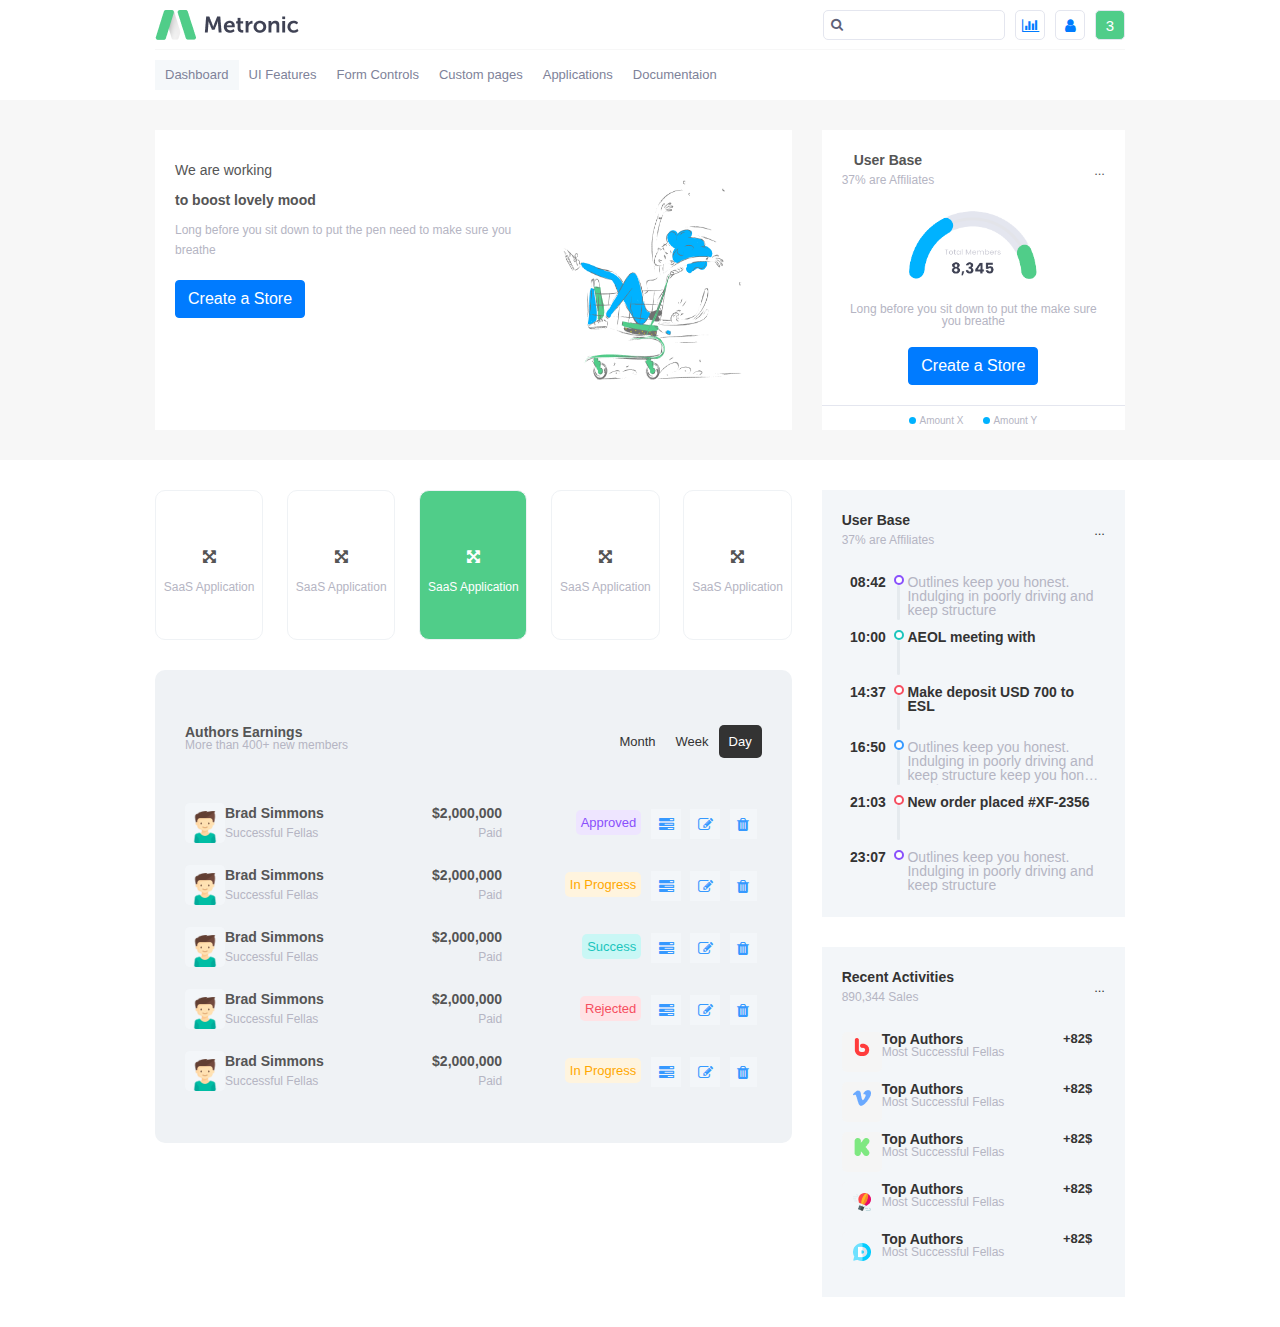
==== demo-11/index.html @ 6a4d630a "first commit" ====
<!DOCTYPE html>
<html lang="en">

<head>
    <meta charset="UTF-8">
    <meta http-equiv="X-UA-Compatible" content="IE=edge">
    <meta name="viewport" content="width=device-width, initial-scale=1.0">
    <title>Demo 11</title>
    <link rel="stylesheet" href="https://cdnjs.cloudflare.com/ajax/libs/font-awesome/4.7.0/css/font-awesome.min.css">

    <link rel="stylesheet" href="https://cdn.jsdelivr.net/npm/bootstrap@4.3.1/dist/css/bootstrap.min.css"
        integrity="sha384-ggOyR0iXCbMQv3Xipma34MD+dH/1fQ784/j6cY/iJTQUOhcWr7x9JvoRxT2MZw1T" crossorigin="anonymous">

    <link rel="stylesheet" href="reset.css">
    <link rel="stylesheet" href="style.css">
    <link rel="stylesheet" href="mms-style.css">



    <script src="style.js"></script>
</head>

<body>
    <div id="wrap">
        <header id="header" class="fixed">
            <div class="container ">
                <section id="header-1">

                    <div class="logo">
                        <img src="images/logo-dark-1.png" alt="">
                    </div>
                    <div class="menu-left">

                        <i class="fa fa-search"></i>
                        <input type="text" class="input-search">
                        <a href=""><i class="fa fa-bar-chart"></i></a>
                        <a href=""><i class="fa fa-user"></i></a>
                        <a class="ring" href="">3</a>

                    </div>


                </section>
            </div>
            <div class="container">
                <section id="header-2" class="scroll-x">
                    <ul id="menu-row">
                        <li class="active"><a href="#">Dashboard</a></li>
                        <li><a href="#">UI Features</a></li>
                        <li><a href="#">Form Controls</a></li>
                        <li><a href="#">Custom pages</a></li>
                        <li><a href="#">Applications</a></li>
                        <li><a href="#">Documentaion</a></li>
                    </ul>


                </section>
            </div>
        </header>
        <main id="main" style="margin-top: 100px">
            <section id="section-1">
                <div class="container">
                    <div class="row">
                        <div class="col-md-8 col-lg-8">
                            <div class="create-store">
                                <div class="text">
                                    <div class="title">We are working
                                    </div>
                                    <div class="title bold">to boost lovely mood</div>
                                    <div class="content">Long before you sit down to put the pen
                                        need to make sure you breathe</div>
                                    <div class="btn btn-primary color-white">
                                        <a href="#">Create a Store</a>

                                    </div>
                                </div>

                                <div class="img">
                                    <img src="images/Basket.png" alt="">
                                </div>

                            </div>
                        </div>
                        <div class="col-md-4 col-lg-4">
                            <div class="user-base">
                                <div class="user-base-top">
                                    <div class="text">
                                        <div class="title bold">User Base</div>

                                        <div class="content">37% are Affiliates</div>


                                    </div>
                                    <div class="dots">...</div>
                                </div>
                                <div class="user-base-chart">
                                    <img src="images/Chart-bar.png" alt="">
                                </div>
                                <div class=" chart content">Long before you sit down to put the make sure you breathe
                                </div>
                                <div class="btn btn-primary color-white">
                                    <a href="#">Create a Store</a>

                                </div>
                                <div class="item-bottom">
                                    <div class="amount">Amount X</div>
                                    <div class="amount">Amount Y</div>

                                </div>

                            </div>

                        </div>

                    </div>


                </div>
            </section>
            <section id="section-2">
                <div class="container">
                    <div class="row">
                        <div class="col-md-8">
                            <div class="row">
                                <div class="col-md-12">
                                    <div class="item-tops">
                                        <div class="item">
                                            <div class="icon bg-none">
                                                <i class="fa fa-arrows-alt"></i>
                                            </div>
                                            <div class="content">SaaS
                                                Application</div>
                                        </div>
                                        <div class="item">
                                            <div class="icon bg-none">
                                                <i class="fa fa-arrows-alt"></i>
                                            </div>
                                            <div class="content">SaaS
                                                Application</div>
                                        </div>
                                        <div class="item active">
                                            <div class="icon bg-none">
                                                <i class="fa fa-arrows-alt"></i>
                                            </div>
                                            <div class="content">SaaS
                                                Application</div>
                                        </div>
                                        <div class="item">
                                            <div class="icon bg-none">
                                                <i class="fa fa-arrows-alt"></i>
                                            </div>
                                            <div class="content">SaaS
                                                Application</div>
                                        </div>
                                        <div class="item">
                                            <div class="icon bg-none">
                                                <i class="fa fa-arrows-alt"></i>
                                            </div>
                                            <div class="content">SaaS
                                                Application</div>
                                        </div>
                                    </div>
                                </div>
                                <div class="col-md-12">


                                    <div class="author">
                                        <div class="header">
                                            <div class="row">
                                                <div class="col-md-6">
                                                    <div class="title bold">Authors Earnings</div>
                                                    <div class="content">More than 400+ new members</div>
                                                </div>
                                                <div class="col-md-6">
                                                    <div class="time">
                                                        <div class="month">Month</div>
                                                        <div class="week">Week</div>
                                                        <div class="day active">Day</div>
                                                    </div>
                                                </div>

                                            </div>
                                        </div>
                                        <div class="items scroll-x">
                                            <div class="body-item ">
                                                <div class="info-item width-35">
                                                    <div class="img-item">
                                                        <img src="images/Avatar.png" alt="">
                                                    </div>
                                                    <div class="text">
                                                        <div class="title bold">Brad Simmons</div>
                                                        <div class="content">Successful Fellas</div>
                                                    </div>
                                                </div>
                                                <div class="info-cash width-20">
                                                    <div class="cash-author right">
                                                        <div class="title bold">$2,000,000</div>
                                                        <div class="content">Paid</div>
                                                    </div>
                                                </div>
                                                <div class="right width-25">
                                                    <span class="status violet">Approved</span>
                                                </div>

                                                <div class="action width-20">
                                                    <div class="icon info-hover">
                                                        <i class="fa fa-tasks"></i>
                                                    </div>
                                                    <div class="icon info-hover">
                                                        <i class="fa fa-edit"></i>
                                                    </div>
                                                    <div class="icon info-hover">
                                                        <i class="fa fa-trash"></i>
                                                    </div>
                                                </div>


                                            </div>
                                            <div class="body-item">
                                                <div class="info-item width-35">
                                                    <div class="img-item">
                                                        <img src="images/Avatar.png" alt="">
                                                    </div>
                                                    <div class="text">
                                                        <div class="title bold">Brad Simmons</div>
                                                        <div class="content">Successful Fellas</div>
                                                    </div>
                                                </div>
                                                <div class="info-cash width-20">
                                                    <div class="cash-author right right">
                                                        <div class="title bold">$2,000,000</div>
                                                        <div class="content">Paid</div>
                                                    </div>
                                                </div>
                                                <div class="right width-25">
                                                    <span class="status warning">In Progress</span>
                                                </div>
                                                <div class="action width-20">
                                                    <div class="icon info-hover">
                                                        <i class="fa fa-tasks"></i>
                                                    </div>
                                                    <div class="icon info-hover">
                                                        <i class="fa fa-edit"></i>
                                                    </div>
                                                    <div class="icon info-hover">
                                                        <i class="fa fa-trash"></i>
                                                    </div>

                                                </div>
                                            </div>
                                            <div class="body-item">
                                                <div class="info-item width-35">
                                                    <div class="img-item">
                                                        <img src="images/Avatar.png" alt="">
                                                    </div>
                                                    <div class="text">
                                                        <div class="title bold">Brad Simmons</div>
                                                        <div class="content">Successful Fellas</div>
                                                    </div>
                                                </div>
                                                <div class="info-cash width-20">
                                                    <div class="cash-author right right">
                                                        <div class="title bold">$2,000,000</div>
                                                        <div class="content">Paid</div>
                                                    </div>
                                                </div>
                                                <div class="right width-25">
                                                    <span class="status success">Success</span>
                                                </div>
                                                <div class="action width-20">
                                                    <div class="icon info-hover">
                                                        <i class="fa fa-tasks"></i>
                                                    </div>
                                                    <div class="icon info-hover">
                                                        <i class="fa fa-edit"></i>
                                                    </div>
                                                    <div class="icon info-hover">
                                                        <i class="fa fa-trash"></i>
                                                    </div>
                                                </div>

                                            </div>
                                            <div class="body-item">
                                                <div class="info-item width-35">
                                                    <div class="img-item">
                                                        <img src="images/Avatar.png" alt="">
                                                    </div>
                                                    <div class="text">
                                                        <div class="title bold">Brad Simmons</div>
                                                        <div class="content">Successful Fellas</div>
                                                    </div>
                                                </div>
                                                <div class="info-cash width-20">
                                                    <div class="cash-author right right">
                                                        <div class="title bold">$2,000,000</div>
                                                        <div class="content">Paid</div>
                                                    </div>
                                                </div>
                                                <div class="right width-25">
                                                    <span class="status danger">Rejected</span>
                                                </div>
                                                <div class="action width-20">
                                                    <div class="icon info-hover">
                                                        <i class="fa fa-tasks"></i>
                                                    </div>
                                                    <div class="icon info-hover">
                                                        <i class="fa fa-edit"></i>
                                                    </div>
                                                    <div class="icon info-hover">
                                                        <i class="fa fa-trash"></i>
                                                    </div>
                                                </div>

                                            </div>
                                            <div class="body-item">
                                                <div class="info-item width-35">
                                                    <div class="img-item">
                                                        <img src="images/Avatar.png" alt="">
                                                    </div>
                                                    <div class="text">
                                                        <div class="title bold">Brad Simmons</div>
                                                        <div class="content">Successful Fellas</div>
                                                    </div>
                                                </div>
                                                <div class="info-cash width-20">
                                                    <div class="cash-author right right">
                                                        <div class="title bold">$2,000,000</div>
                                                        <div class="content">Paid</div>
                                                    </div>
                                                </div>
                                                <div class="right width-25">
                                                    <span class="status warning">In Progress</span>
                                                </div>
                                                <div class="action width-20">
                                                    <div class="icon info-hover">
                                                        <i class="fa fa-tasks"></i>
                                                    </div>
                                                    <div class="icon info-hover">
                                                        <i class="fa fa-edit"></i>
                                                    </div>
                                                    <div class="icon info-hover">
                                                        <i class="fa fa-trash"></i>
                                                    </div>
                                                </div>
                                            </div>
                                        </div>

                                    </div>

                                </div>
                            </div>
                        </div>
                        <div class="col-md-4">
                            <div class="row">
                                <div class="col-md-12">
                                    <div class="recent default pd-10px">
                                        <div class="flex-row-space-between-center pd-10px">
                                            <div class="text">
                                                <div class="title bold">User Base</div>

                                                <div class="content">37% are Affiliates</div>


                                            </div>
                                            <div class="dots">...</div>
                                        </div>
                                        <div class="flex-column pd-10px">
                                            <div class="flex-row mg-tb-5px">
                                                <div class="title bold  width-20 center ">08:42</div>
                                                <div class="flex-colomn width-5">
                                                    <div class="item-1 bd-2-violet"></div>
                                                    <div class="item-2"></div>
                                                </div>
                                                <div class="title color-content break-line-3 width-75">Outlines keep you
                                                    honest. Indulging in poorly driving and keep structure</div>
                                            </div>
                                            <div class="flex-row mg-tb-5px">
                                                <div class="title bold width-20 center">10:00</div>
                                                <div class="flex-colomn width-5">
                                                    <div class="item-1 bd-2-success"></div>
                                                    <div class="item-2"></div>
                                                </div>
                                                <div class="title bold break-line-3 width-75">AEOL meeting with</div>
                                            </div>
                                            <div class="flex-row mg-tb-5px">
                                                <div class="title bold width-20 center">14:37</div>
                                                <div class="flex-colomn width-5">
                                                    <div class="item-1 bd-2-danger"></div>
                                                    <div class="item-2"></div>
                                                </div>
                                                <div class="title bold break-line-3 width-75">Make deposit USD 700 to
                                                    ESL</div>
                                            </div>
                                            <div class="flex-row mg-tb-5px">
                                                <div class="title bold width-20 center">16:50</div>
                                                <div class="flex-colomn width-5">
                                                    <div class="item-1 bd-2-primary"></div>
                                                    <div class="item-2"></div>
                                                </div>
                                                <div class=" title  color-content break-line-3 width-75">Outlines keep
                                                    you honest. Indulging in poorly driving and keep structure keep you
                                                    honest great</div>
                                            </div>
                                            <div class="flex-row mg-tb-5px">
                                                <div class="title bold width-20 center">21:03</div>
                                                <div class="flex-colomn width-5">
                                                    <div class="item-1 bd-2-danger"></div>
                                                    <div class="item-2"></div>
                                                </div>
                                                <div class="title  bold break-line-3 width-75">New order placed #XF-2356
                                                </div>
                                            </div>
                                            <div class="flex-row mg-tb-5px">
                                                <div class="title bold width-20 center">23:07</div>
                                                <div class="flex-colomn width-5">
                                                    <div class="item-1 bd-2-violet"></div>
                                                </div>
                                                <div class="title  color-content break-line-3 width-75">Outlines keep
                                                    you honest. Indulging in poorly driving and keep structure</div>
                                            </div>

                                        </div>


                                    </div>

                                </div>
<!-- Recent Activities -->
                                <div class="col-md-12">
                                    <div class="recent default pd-10px">

                                        <div class="flex-row-space-between-center pd-10px">
                                            <div class="text">
                                                <div class="title bold">Recent Activities
                                                </div>
                                                <div class="content">890,344 Sales</div>
                                            </div>
                                            <div class="dots">...</div>
                                        </div>

                                        <div class="flex-column pd-10px">
                                            <div class="flex-row mg-tb-5px">
                                                <div class="icon-img-hover width-20">
                                                    <img src="images/Vector.png" alt="">
                                                </div>
                                                    
                                                <div class="width-60">
                                                    <div class="title bold">
                                                        Top Authors
                                                    </div>
                                                    <div class="content">
                                                        Most Successful Fellas
                                                    </div>
                                                </div>
                                                <div class="width-20 right bold">
                                                    +82$
                                                </div>
                                            </div>
                                            <div class="flex-row mg-tb-5px">
                                                <div class="icon-img-hover width-20">
                                                    <img src="images/Vector-2.png" alt="">
                                                </div>
                                                    
                                                <div class="width-60">
                                                    <div class="title bold">
                                                        Top Authors
                                                    </div>
                                                    <div class="content">
                                                        Most Successful Fellas
                                                    </div>
                                                </div>
                                                <div class="width-20 right bold">
                                                    +82$
                                                </div>
                                            </div>
                                            <div class="flex-row mg-tb-5px">
                                                <div class="icon-img-hover width-20">
                                                    <img src="images/Vector-3.png" alt="">
                                                </div>
                                                    
                                                <div class="width-60">
                                                    <div class="title bold">
                                                        Top Authors
                                                    </div>
                                                    <div class="content">
                                                        Most Successful Fellas
                                                    </div>
                                                </div>
                                                <div class="width-20 right bold">
                                                    +82$
                                                </div>
                                            </div>
                                            <div class="flex-row mg-tb-5px">
                                                <div class="icon-img-hover width-20">
                                                    <img src="images/Vector-4.png" alt="">
                                                </div>
                                                    
                                                <div class="width-60">
                                                    <div class="title bold">
                                                        Top Authors
                                                    </div>
                                                    <div class="content">
                                                        Most Successful Fellas
                                                    </div>
                                                </div>
                                                <div class="width-20 right bold">
                                                    +82$
                                                </div>
                                            </div>
                                            <div class="flex-row mg-tb-5px">
                                                <div class="icon-img-hover width-20">
                                                    <img src="images/Vector-5.png" alt="">
                                                </div>
                                                    
                                                <div class="width-60">
                                                    <div class="title bold">
                                                        Top Authors
                                                    </div>
                                                    <div class="content">
                                                        Most Successful Fellas
                                                    </div>
                                                </div>
                                                <div class="width-20 right bold">
                                                    +82$
                                                </div>
                                            </div>
                                            
                                        </div>


                                    </div>
                                </div>
<!-- End Recent Activities -->
                            </div>
                        </div>
                    </div>

                </div>
            </section>
        </main>

    </div>
    <footer>
        <section>

        </section>

    </footer>
</body>

</html>
---- demo-11/style.css ----
:root {
    --width-menu-icon: ;
}

body{
    font-size: 13px;
}


.container{
    /* border: 1px solid #a4a4a4; */
    width: 1000px;
    margin: 0 auto;
}



header, #header-1, #header-2{
    width: 100%;
    background: #fff;
}

#header-1{
    display: flex;
    flex-direction: row;    
    justify-content: space-between;    
    align-items: center;
}
#header-2{
    display: flex;
    flex-direction: row;
}

#header #header-1{
    height: 50px;
    line-height: 50px;
    border-bottom: 1px solid #F7F7F7;
}

#header #header-1 .logo{
    height: 30px;
    margin: 10px 0;
}

#header-1 .menu-left{
    height: 30px;
    line-height: 30px;
    display: flex;
    flex-direction: row;  
}

#header-1 .menu-left .fa.fa-search{
    z-index: 1;
    color: #5E6278;
    margin-top: 8px;
    margin-right: -20px;
}

#header-1 .menu-left .input-search{
border-radius: 5px;
border: 1px solid #E4E6EF;

}
#header-1 .menu-left a{
    width: 30px;
    height: 30px;
    font-size: 15px;
    text-align: center;
    margin-left: 10px;
    border-radius: 5px;

    /* padding: 5px; */
    border: 1px solid #E4E6EF;
}

#menu-row{
    display: flex;
    flex-direction: row;   
}

ul#menu-row  {
    /* margin: 10px 0; */
}

ul#menu-row  li{
    height: 30px;
    line-height: 30px;
    padding: 0 10px;
    /* border: 1px solid #000; */
    margin: auto;
}

ul#menu-row  li.active{
background: #F5F8FA;
}

ul#menu-row  li a{
    color: #7E8299;
    /* height: 20px;*/
    line-height: 30px; 
    /* padding: 5px; */
    /* border: 1px solid #000; */
    /* margin: auto; */
}

#header-1 .menu-left a.ring{
    color: #fff;
    background: #50CD89;
}


#header-1 .menu-left .input-search{
    /* height: 30px; */

}

#header #header-2{
    height: 50px;
}



#main #section-1{
    /* height: 300px; */
    background: #F7F7F7;
    padding: 15px 0;

}

#main #section-2{
    height: 500px;
    background: #ffffff;
}



#section-1 .create-store, #section-1 .user-base{
    height: 300px;
    background: #fff;
    padding: 20px;
}

#section-1 .user-base{
    text-align: center;
}

#section-1 .user-base .user-base-chart, 
#section-1 .user-base .chart.content,
#section-1 .user-base .button,
#section-1 .user-base .btn
{
margin-bottom: 20px;}

#section-1 .create-store{
    display: flex;
    flex-direction: row;
}

#section-1 .create-store .text div{
    margin: 10px 0;
    /* display: flex; */
    /* flex-direction: column; */
}

.button.btn.btn-primary a{
    color: #fff;
}

.text{
    height: 40px;
    line-height: 20px;
}

.left{
    text-align: left;
}

.right{
    text-align: right;
}

.center{
    text-align: center;
}

#section-1 .create-store .text{
    width: 60%;
    margin-bottom: 30px;
}

#section-1 .create-store .img{
    width: 40%;
}

.title{
    font-size: 14px;
}

.bold{
    font-weight: bold;
}

.content{
    font-size: 12px;
    color: #B5B5C3;
}

.action{
    display: flex;
    flex-direction: row;
}


/* icon css */

.icon{
    font-size:15px;
    padding: 7.5px;
    margin: auto;
    background: #ffffff;
    cursor: pointer;
}

.icon:hover, icon.active{
 color: #fff;
    background: #333;
}



.bg-none,.bg-none:hover {
    background: none;
}

/* end icon css */


.img {
    padding: 30px;
}
.img img{
    z-index: 1;
    width: 100%;
    height: 100%;
}


.user-base-top{
    margin-bottom: 20px;
    display: flex;
    flex-direction: row;    
    justify-content: space-between;    
    align-items: center;
}
.user-base-chart{
    width: 100%;
}
.user-base-chart img{
    width: 50%;
    margin: 0 25%;

}

.user-base-top .btn .btn-primary{
    text-align: center;
}

.item-bottom{
    display: flex;
    flex-direction: row;
    justify-content: center;
    /* align-items: center; */
    margin:0 -20px;
    border-top: 1px solid #E4E6EF;
}

.item-bottom .amount{
    color: #B5B5C3;
    font-size: 10px;
margin: 10px;
}

.item-bottom .amount::before{
    display: inline-block;
    content: "";
    margin-right: 3px;
    height: 7px;
    width: 7px;
    border-radius: 50%;

    /* border: 1px solid #000; */
    background: #00B2FF;
    }

    .item-tops{
        display: flex;
        flex-direction: row;    
        justify-content: space-between;    
        align-items: center;
        /* margin-top: 30px; */

    }

  .item-tops .item{
        width: 17%;
        height: 150px;
        /* line-height: 75px; */
        text-align: center;
        background: #fff;
        border-radius: 10px;
        border: 1px solid #EFF2F5;
        padding: 50px 5px;
        


    }

    .item-tops .item.active,
    .item-tops .item:hover{
        color: #fff;
        background: #50CD89;

    }
    .item-tops .item .icon{
margin-bottom: 10px;
    }

    .item-tops .item.active .content,
    .item-tops .item:hover .content{
        color: #fff;
            }




/* author             */



.info-item{
    width: 50%;
}

.info-cash{
    width: 30%;
    line-height: 20px;
}

.cash-percent, .detail-author{
    width: 10%;
    text-align: center;
    line-height: 40px;

}


.button{
    height: 30px;
    width: 30px;
    margin:5px auto;
    line-height: 30px;
    background: #f2f2f2;
    outline: none;
    border-radius: 5px;
    text-align: center;


}
.detail-author img{
    width: 10px;
    height: 10px;
    /* line-height: 40px; */

}

.paid{
    color: #a4a4a4;
}

.cash-percent{
    color: #8950FC;
}


.author .header{

    padding: 10px 0;

}
.time{
    display: flex;
    flex-direction: row;
    justify-content: flex-end;

}

.month, .day, .week{
    color: #333;
    border-radius: 5px;
    padding: 10px;
}

.month.active, .day.active, .week.active,
.month:hover, .day:hover, .week:hover{
    color: #fff;
    background: #333;
}



.body-item{
    display: flex;
    flex-direction: row;
}

.info-item{
    display: flex;
    flex-direction: row;
}

.img-item img{
    width: 40px;
    height: 40px;
    line-height: 40px;
    text-align: center;
}

.main-author{
    padding: 0 10px;
    line-height: 20px;
}


.author{
    background: #EFF2F5;
    width: 100%;
    /* margin-top: 30px; */
    border-radius: 10px;
    padding: 30px;

}
.info-item{
    width: 50%;
}



.info-cash{
    /* width: 30%; */
    line-height: 20px;
}

.cash-percent, .detail-author{
    width: 10%;
    text-align: center;
    line-height: 40px;

}


.button{
    height: 30px;
    width: 30px;
    margin:5px auto;
    line-height: 30px;
    background: #f2f2f2;
    outline: none;
    border-radius: 5px;
    text-align: center;


}
.detail-author img{
    width: 10px;
    height: 10px;
    /* line-height: 40px; */

}

.paid{
    color: #a4a4a4;
}

.cash-percent{
    color: #8950FC;
}






.new-arrivals {
    padding: 20px;
    height: 400px;
    background: #fff;
}

.body-item{
    margin: 20px 0;
}


.item-1{
    height: 10px;
    width: 10px;
    border-radius: 50%;
    border: 2px solid #333;
    background: #fff;
}

/* .item-1::before{
    content: " ";
    z-index: 1;
    display: block;
    height: 5px;
    width: 5px;
    line-height: 10px;
    top: 2.5px;
    margin-left: 2.5px;

    border-radius: 50%;
    background: #fff;
} */

.item-2{
    width: 3px;
    /* min-height: 30px; */
    height: 35px;
    margin-left: 3px;
    border-radius: 3px;
    background: #E5EAEE;
    text-align: center;
}



.color-white, .color-white a{
    color: #ffffff;
}

.color-dark, .color-dark a{
    color: #333;
}

footer{
    margin-top:30px ;
}

.col-md-12, .col-lg-12, .col-xs-12, .col-md-8, .col-lg-8, .col-xs-8, .col-md-6, .col-lg-6, .col-xs-6, .col-md-4, .col-lg-4{
    margin: 15px 0;
}
@media screen and (max-width:1200px) {

    .container{
        /* border: 1px solid #a4a4a4; */
        width: 100%;
        margin: 0 auto;
    }

     .col-md-6, .col-lg-6{
        width: 50%;
            }
    
}
---- demo-11/mms-style.css ----
.width-100 { width: 100% }
.width-95 { width: 95% }
.width-90 { width: 90% }
.width-85 { width: 85% }
.width-80 { width: 80% }
.width-75 { width: 75% }
.width-70 { width: 70% }
.width-65 { width: 65% }
.width-60 { width: 60% }
.width-55 { width: 55% }
.width-50 { width: 50% }
.width-45 { width: 45% }
.width-40 { width: 40% }
.width-35 { width: 35% }
.width-30 { width: 30% }
.width-25 { width: 25% }
.width-20 { width: 20% }
.width-15 { width: 15% }
.width-10 { width: 10% }
.width-5 {  width: 5% }

.width-1000px { width: 1000px }
.width-950px { width: 950px }
.width-900px { width: 900px }
.width-850px { width: 850px }
.width-800px { width: 800px }
.width-750px { width: 750px }
.width-700px { width: 700px }
.width-700px { width: 700px }
.width-650px { width: 650px }
.width-600px { width: 600px }
.width-550px { width: 550px }
.width-500px { width: 500px }
.width-450px { width: 450px }
.width-400px { width: 400px }
.width-350px { width: 350px }
.width-300px { width: 300px }
.width-250px { width: 250px }
.width-200px { width: 200px }
.width-150px { width: 150px }
.width-100px { width: 100px }
.width-75px {  width: 75px }
.width-50px {  width: 50px }
.width-45px {  width: 45px }
.width-25px {  width: 25px }
.width-20px {  width: 20px }
.width-15px {  width: 15px }
.width-10px {  width: 10px }
.width-5px {  width: 5px }

.pd-50px { padding: 50px; }
.pd-40px { padding: 40px; }
.pd-35px { padding: 35px; }
.pd-30px { padding: 30px; }
.pd-25px { padding: 25px; }
.pd-20px { padding: 20px; }
.pd-15px { padding: 15px; }
.pd-10px { padding: 10px; }
.pd-5px { padding: 5px; }
.pd-2px { padding: 2px; }
.pd-1px { padding: 1px; }


.mg-50px { margin: 50px; }
.mg-40px { margin: 40px; }
.mg-35px { margin: 35px; }
.mg-30px { margin: 30px; }
.mg-25px { margin: 25px; }
.mg-20px { margin: 20px; }
.mg-15px { margin: 15px; }
.mg-10px { margin: 10px; }
.mg-5px { margin: 5px; }
.mg-2px { margin: 2px; }
.mg-1px { margin: 1px; }

.mg-tb-50px { margin-top: 50px; margin-bottom: 50px; }
.mg-tb-40px { margin-top: 40px; margin-bottom: 40px; }
.mg-tb-35px { margin-top: 35px; margin-bottom: 35px; }
.mg-tb-30px { margin-top: 30px; margin-bottom: 30px; }
.mg-tb-25px { margin-top: 25px; margin-bottom: 25px; }
.mg-tb-20px { margin-top: 20px; margin-bottom: 20px; }
.mg-tb-15px { margin-top: 50px; margin-bottom: 15px; }
.mg-tb-10px { margin-top: 10px; margin-bottom: 10px; }
.mg-tb-5px { margin-top: 5px; margin-bottom: 5px; }
.mg-tb-2px { margin-top: 2x; margin-bottom: 2px; }
.mg-tb-1px { margin-top: 1x; margin-bottom: 1px; }


.mg-lr-50px { margin-right:50px; margin-left: 50px; }
.mg-lr-40px { margin-right:50px; margin-left: 40px; }
.mg-lr-35px { margin-right:50px; margin-left: 35px; }
.mg-lr-30px { margin-right:50px; margin-left: 30px; }
.mg-lr-25px { margin-right:50px; margin-left: 25px; }
.mg-lr-20px { margin-right:50px; margin-left: 20px; }
.mg-lr-15px { margin-right:50px; margin-left: 15px; }
.mg-lr-10px { margin-right:10px; margin-left: 10px; }
.mg-lr-5px { margin-right:5px; margin-left: 5px; }
.mg-lr-2px { margin-right:2px; margin-left: 2px; }
.mg-lr-1px { margin-right:1px; margin-left: 1px; }


.icon-img{
    background: #ffffff;
    border-radius: 5px;
    width: 40px;
    height: 40px;
    line-height: 40px;
    text-align-last: center;
}

.icon-img-hover{
    background: #f5f5f5;
    border-radius: 5px;
    width: 40px;
    height: 40px;
    line-height: 40px;
    text-align-last: center;
}

.icon-img-hover:hover,
.icon-img-hover.active{
    background: #ffffff;
}
.fixed {width: 100%; position: fixed; z-index: 2; top: 0;} 

.scroll-x { width: 100%; left: 0; right: 0; overflow-y: hidden; overflow-x: auto; }

.scroll-y{ top: 0; bottom: 0; overflow-y: auto; overflow-x: hidden; }

.break-line-1{
    word-break: break-all;
    display: -webkit-box;
    -webkit-line-clamp: 1;
    -webkit-box-orient: vertical;
    overflow: hidden;
    text-overflow: ellipsis;
    word-break: break-word;
}

.break-line-2{
    word-break: break-all;
    display: -webkit-box;
    -webkit-line-clamp: 2;
    -webkit-box-orient: vertical;
    overflow: hidden;
    text-overflow: ellipsis;
    word-break: break-word;
}
.break-line-3{
    word-break: break-all;
    display: -webkit-box;
    -webkit-line-clamp: 3;
    -webkit-box-orient: vertical;
    overflow: hidden;
    text-overflow: ellipsis;
    word-break: break-word;
}

.break-line-4{
    word-break: break-all;
    display: -webkit-box;
    -webkit-line-clamp: 4;
    -webkit-box-orient: vertical;
    overflow: hidden;
    text-overflow: ellipsis;
    word-break: break-word;
}
.break-line-5{
    word-break: break-all;
    display: -webkit-box;
    -webkit-line-clamp: 5;
    -webkit-box-orient: vertical;
    overflow: hidden;
    text-overflow: ellipsis;
    word-break: break-word;
}

.status{
          height: 30px;
          line-height: 40px;
          padding: 5px;
          margin: 5px;
          background: #ffffff;
          color: #333;
          border-radius: 5px;
          text-align: center;
          cursor: pointer;
      }
.status:hover, .status.active{ background: #333; color: # }
.default{ background: #F3F6F9; color: #333; }
.default-hover{ background: #F3F6F9; color: #333; }
.default-hover:hover, .default.active{ background: #333; color: #F3F6F9; }
.success{ background: #C9F7F5; color: #1BC5BD; }
.success:hover , .success.active{ background: #1BC5BD; color: #C9F7F5; }
.warning{ background: #FFF4DE; color: #FFA800; }
.warning:hover, .warning.active{ background: #FFA800; color: #FFF4DE; }
.danger{ background: #FFE2E5; color: #F64E60; }
.danger:hover, .danger.active{ background: #F64E60; color: #FFE2E5; }
.violet{ background: #EEE5FF; color: #8950FC; }
.violet:hover, .violet.active{ background: #8950FC; color: #EEE5FF; }
.info{ background: #F3F6F9; color: #3699FF; }
.info-hover{ background: #F3F6F9; color: #3699FF; }
.info-hover:hover, .info.active{ background: #3699FF; color: #F3F6F9; }
.color-white, .color-white a{ color: #ffffff; }

.color-content, .color-content a{ color: #B5B5C3; }


.bd-1-content{border: 1px solid #B5B5C3;}
.bd-1-success{border: 1px solid #1BC5BD;}
.bd-1-default{border: 1px solid #333;}
.bd-1-warning{border: 1px solid #FFA800;}
.bd-1-danger{border: 1px solid #F64E60;}
.bd-1-warning{border: 1px solid #FFA800;}
.bd-1-violet{border: 1px solid #8950FC;}
.bd-1-info{border: 1px solid #3699FF;}
.bd-1-warning{border: 1px solid #FFA800;}
.bd-1-primary{border: 1px solid #3699FF;}


.bd-2-content{border: 2px solid #B5B5C3;}
.bd-2-success{border: 2px solid #1BC5BD;}
.bd-2-default{border: 2px solid #1BC5BD;}
.bd-2-warning{border: 2px solid #FFA800;}
.bd-2-danger{border: 2px solid #F64E60;}
.bd-2-warning{border: 2px solid #FFA800;}
.bd-2-violet{border: 2px solid #8950FC;}
.bd-2-info{border: 2px solid #3699FF;}
.bd-2-warning{border: 2px solid #FFA800;}
.bd-2-primary{border: 2px solid #3699FF;}


/* css flex */
.flex { display: flex; }
.flex-row { display: flex; flex-direction: row; }
.flex-row-reverse { display: flex; flex-direction: row-reverse; }
.flex-row-start { display: flex; flex-direction: row;  justify-content: flex-start; }
.flex-row-end { display: flex; flex-direction: row;  justify-content: flex-end; }
.flex-row-center { display: flex; flex-direction: row;  justify-content: center; }
.flex-row-space-around { display: flex; flex-direction: row;  justify-content: space-around; }
.flex-row-space-between { display: flex; flex-direction: row;  justify-content: space-between; }

.flex-row-reverse-start-stretch { display: flex; flex-direction: row-reverse;  justify-content: flex-start; justify-content: flex-start; align-items: stretch;}
.flex-row-reverse-end-stretch { display: flex; flex-direction: row-reverse;  justify-content: flex-end; justify-content: flex-start; align-items: stretch;}
.flex-row-reverse-center-stretch { display: flex; flex-direction: row-reverse;  justify-content: center; justify-content: flex-start; align-items: stretch;}
.flex-row-reverse-space-around-stretch { display: flex; flex-direction: row-reverse;  justify-content: space-around; justify-content: flex-start; align-items: stretch;}
.flex-row-reverse-space-between-stretch { display: flex; flex-direction: row-reverse;  justify-content: space-between; justify-content: flex-start; align-items: stretch;}

.flex-row-start-stretch { display: flex; flex-direction: row;  justify-content: flex-start; align-items: stretch;}
.flex-row-end-stretch { display: flex; flex-direction: row;  justify-content: flex-end; align-items: stretch;}
.flex-row-center-stretch { display: flex; flex-direction: row;  justify-content: center; align-items: stretch;}
.flex-row-space-around-stretch { display: flex; flex-direction: row;  justify-content: space-around; align-items: stretch;}
.flex-row-space-between-stretch { display: flex; flex-direction: row;  justify-content: space-between; align-items: stretch;}

.flex-row-reverse-start-baseline { display: flex; flex-direction: row-reverse;  justify-content: flex-start; justify-content: flex-start; align-items: baseline;}
.flex-row-reverse-end-baseline { display: flex; flex-direction: row-reverse;  justify-content: flex-end; justify-content: flex-start; align-items: baseline;}
.flex-row-reverse-center-baseline { display: flex; flex-direction: row-reverse;  justify-content: center; justify-content: flex-start; align-items: baseline;}
.flex-row-reverse-space-around-baseline { display: flex; flex-direction: row-reverse;  justify-content: space-around; justify-content: flex-start; align-items: baseline;}
.flex-row-reverse-space-between-baseline { display: flex; flex-direction: row-reverse;  justify-content: space-between; justify-content: flex-start; align-items: baseline;}

.flex-row-start-baseline { display: flex; flex-direction: row;  justify-content: flex-start; align-items: baseline;}
.flex-row-end-baseline { display: flex; flex-direction: row;  justify-content: flex-end; align-items: baseline;}
.flex-row-center-baseline { display: flex; flex-direction: row;  justify-content: center; align-items: baseline;}
.flex-row-space-around-baseline { display: flex; flex-direction: row;  justify-content: space-around; align-items: baseline;}
.flex-row-space-between-baseline { display: flex; flex-direction: row;  justify-content: space-between; align-items: baseline;}

.flex-row-reverse-start-center { display: flex; flex-direction: row-reverse;  justify-content: flex-start; justify-content: flex-start; align-items: center;}
.flex-row-reverse-end-center { display: flex; flex-direction: row-reverse;  justify-content: flex-end; justify-content: flex-start; align-items: center;}
.flex-row-reverse-center-center { display: flex; flex-direction: row-reverse;  justify-content: center; justify-content: flex-start; align-items: center;}
.flex-row-reverse-space-around-center { display: flex; flex-direction: row-reverse;  justify-content: space-around; justify-content: flex-start; align-items: center;}
.flex-row-reverse-space-between-center { display: flex; flex-direction: row-reverse;  justify-content: space-between; justify-content: flex-start; align-items: center;}

.flex-row-start-center { display: flex; flex-direction: row;  justify-content: flex-start; align-items: center;}
.flex-row-end-center { display: flex; flex-direction: row;  justify-content: flex-end; align-items: center;}
.flex-row-center-center { display: flex; flex-direction: row;  justify-content: center; align-items: center;}
.flex-row-space-around-center { display: flex; flex-direction: row;  justify-content: space-around; align-items: center;}
.flex-row-space-between-center { display: flex; flex-direction: row;  justify-content: space-between; align-items: center;}

.flex-row-reverse-start-start { display: flex; flex-direction: row-reverse;  justify-content: flex-start; justify-content: flex-start; align-items:flex-start;}
.flex-row-reverse-end-start { display: flex; flex-direction: row-reverse;  justify-content: flex-end; justify-content: flex-start; align-items:flex-start;}
.flex-row-reverse-start-start { display: flex; flex-direction: row-reverse;  justify-content:flex-start; justify-content: flex-start; align-items:flex-start;}
.flex-row-reverse-space-around-start { display: flex; flex-direction: row-reverse;  justify-content: space-around; justify-content: flex-start; align-items:flex-start;}
.flex-row-reverse-space-between-start { display: flex; flex-direction: row-reverse;  justify-content: space-between; justify-content: flex-start; align-items:flex-start;}

.flex-row-start-start { display: flex; flex-direction: row;  justify-content: flex-start; align-items:flex-start;}
.flex-row-end-start { display: flex; flex-direction: row;  justify-content: flex-end; align-items:flex-start;}
.flex-row-start-start { display: flex; flex-direction: row;  justify-content:flex-start; align-items:flex-start;}
.flex-row-space-around-start { display: flex; flex-direction: row;  justify-content: space-around; align-items:flex-start;}
.flex-row-space-between-start { display: flex; flex-direction: row;  justify-content: space-between; align-items:flex-start;}

.flex-row-reverse-start-end { display: flex; flex-direction: row-reverse;  justify-content: flex-end; justify-content: flex-end; align-items:flex-end;}
.flex-row-reverse-end-end { display: flex; flex-direction: row-reverse;  justify-content: flex-end; justify-content: flex-end; align-items:flex-end;}
.flex-row-reverse-start-end { display: flex; flex-direction: row-reverse;  justify-content:flex-end; justify-content: flex-end; align-items:flex-end;}
.flex-row-reverse-space-around-end { display: flex; flex-direction: row-reverse;  justify-content: space-around; justify-content: flex-end; align-items:flex-end;}
.flex-row-reverse-space-between-end { display: flex; flex-direction: row-reverse;  justify-content: space-between; justify-content: flex-end; align-items:flex-end;}

.flex-row-start-end { display: flex; flex-direction: row;  justify-content: flex-end; align-items:flex-end;}
.flex-row-end-end { display: flex; flex-direction: row;  justify-content: flex-end; align-items:flex-end;}
.flex-row-start-end { display: flex; flex-direction: row;  justify-content:flex-end; align-items:flex-end;}
.flex-row-space-around-end { display: flex; flex-direction: row;  justify-content: space-around; align-items:flex-end;}
.flex-row-space-between-end { display: flex; flex-direction: row;  justify-content: space-between; align-items:flex-end;}

/* row align-items */
.flex-row-reverse-start-stretch-stretch { display: flex; flex-direction: row-reverse;  justify-content: flex-start; justify-content: flex-start; align-items: stretch; align-content: stretch;}
.flex-row-reverse-end-stretch-stretch { display: flex; flex-direction: row-reverse;  justify-content: flex-end; justify-content: flex-start; align-items: stretch; align-content: stretch;}
.flex-row-reverse-center-stretch-stretch { display: flex; flex-direction: row-reverse;  justify-content: center; justify-content: flex-start; align-items: stretch; align-content: stretch;}
.flex-row-reverse-space-around-stretch-stretch { display: flex; flex-direction: row-reverse;  justify-content: space-around; justify-content: flex-start; align-items: stretch; align-content: stretch;}
.flex-row-reverse-space-between-stretch-stretch { display: flex; flex-direction: row-reverse;  justify-content: space-between; justify-content: flex-start; align-items: stretch; align-content: stretch;}

.flex-row-start-stretch-stretch { display: flex; flex-direction: row;  justify-content: flex-start; align-items: stretch; align-content: stretch;}
.flex-row-end-stretch-stretch { display: flex; flex-direction: row;  justify-content: flex-end; align-items: stretch; align-content: stretch;}
.flex-row-center-stretch-stretch { display: flex; flex-direction: row;  justify-content: center; align-items: stretch; align-content: stretch;}
.flex-row-space-around-stretch-stretch { display: flex; flex-direction: row;  justify-content: space-around; align-items: stretch; align-content: stretch;}
.flex-row-space-between-stretch-stretch { display: flex; flex-direction: row;  justify-content: space-between; align-items: stretch; align-content: stretch;}

.flex-row-reverse-start-baseline-stretch { display: flex; flex-direction: row-reverse;  justify-content: flex-start; justify-content: flex-start; align-items: baseline; align-content: stretch;}
.flex-row-reverse-end-baseline-stretch { display: flex; flex-direction: row-reverse;  justify-content: flex-end; justify-content: flex-start; align-items: baseline; align-content: stretch;}
.flex-row-reverse-center-baseline-stretch { display: flex; flex-direction: row-reverse;  justify-content: center; justify-content: flex-start; align-items: baseline; align-content: stretch;}
.flex-row-reverse-space-around-baseline-stretch { display: flex; flex-direction: row-reverse;  justify-content: space-around; justify-content: flex-start; align-items: baseline; align-content: stretch;}
.flex-row-reverse-space-between-baseline-stretch { display: flex; flex-direction: row-reverse;  justify-content: space-between; justify-content: flex-start; align-items: baseline; align-content: stretch;}

.flex-row-start-baseline-stretch { display: flex; flex-direction: row;  justify-content: flex-start; align-items: baseline; align-content: stretch;}
.flex-row-end-baseline-stretch { display: flex; flex-direction: row;  justify-content: flex-end; align-items: baseline; align-content: stretch;}
.flex-row-center-baseline-stretch { display: flex; flex-direction: row;  justify-content: center; align-items: baseline; align-content: stretch;}
.flex-row-space-around-baseline-stretch { display: flex; flex-direction: row;  justify-content: space-around; align-items: baseline; align-content: stretch;}
.flex-row-space-between-baseline-stretch { display: flex; flex-direction: row;  justify-content: space-between; align-items: baseline; align-content: stretch;}

.flex-row-reverse-start-center-stretch { display: flex; flex-direction: row-reverse;  justify-content: flex-start; justify-content: flex-start; align-items: center; align-content: stretch;}
.flex-row-reverse-end-center-stretch { display: flex; flex-direction: row-reverse;  justify-content: flex-end; justify-content: flex-start; align-items: center; align-content: stretch;}
.flex-row-reverse-center-center-stretch { display: flex; flex-direction: row-reverse;  justify-content: center; justify-content: flex-start; align-items: center; align-content: stretch;}
.flex-row-reverse-space-around-center-stretch { display: flex; flex-direction: row-reverse;  justify-content: space-around; justify-content: flex-start; align-items: center; align-content: stretch;}
.flex-row-reverse-space-between-center-stretch { display: flex; flex-direction: row-reverse;  justify-content: space-between; justify-content: flex-start; align-items: center; align-content: stretch;}

.flex-row-start-center-stretch { display: flex; flex-direction: row;  justify-content: flex-start; align-items: center; align-content: stretch;}
.flex-row-end-center-stretch { display: flex; flex-direction: row;  justify-content: flex-end; align-items: center; align-content: stretch;}
.flex-row-center-center-stretch { display: flex; flex-direction: row;  justify-content: center; align-items: center; align-content: stretch;}
.flex-row-space-around-center-stretch { display: flex; flex-direction: row;  justify-content: space-around; align-items: center; align-content: stretch;}
.flex-row-space-between-center-stretch { display: flex; flex-direction: row;  justify-content: space-between; align-items: center; align-content: stretch;}

.flex-row-reverse-start-start-stretch { display: flex; flex-direction: row-reverse;  justify-content: flex-start; justify-content: flex-start; align-items:flex-start; align-content: stretch;}
.flex-row-reverse-end-start-stretch { display: flex; flex-direction: row-reverse;  justify-content: flex-end; justify-content: flex-start; align-items:flex-start; align-content: stretch;}
.flex-row-reverse-start-start-stretch { display: flex; flex-direction: row-reverse;  justify-content:flex-start; justify-content: flex-start; align-items:flex-start; align-content: stretch;}
.flex-row-reverse-space-around-start-stretch { display: flex; flex-direction: row-reverse;  justify-content: space-around; justify-content: flex-start; align-items:flex-start; align-content: stretch;}
.flex-row-reverse-space-between-start-stretch { display: flex; flex-direction: row-reverse;  justify-content: space-between; justify-content: flex-start; align-items:flex-start; align-content: stretch;}

.flex-row-start-start-stretch { display: flex; flex-direction: row;  justify-content: flex-start; align-items:flex-start; align-content: stretch;}
.flex-row-end-start-stretch { display: flex; flex-direction: row;  justify-content: flex-end; align-items:flex-start; align-content: stretch;}
.flex-row-start-start-stretch { display: flex; flex-direction: row;  justify-content:flex-start; align-items:flex-start; align-content: stretch;}
.flex-row-space-around-start-stretch { display: flex; flex-direction: row;  justify-content: space-around; align-items:flex-start; align-content: stretch;}
.flex-row-space-between-start-stretch { display: flex; flex-direction: row;  justify-content: space-between; align-items:flex-start; align-content: stretch;}

.flex-row-reverse-start-end-stretch { display: flex; flex-direction: row-reverse;  justify-content: flex-end; justify-content: flex-end; align-items:flex-end; align-content: stretch;}
.flex-row-reverse-end-end-stretch { display: flex; flex-direction: row-reverse;  justify-content: flex-end; justify-content: flex-end; align-items:flex-end; align-content: stretch;}
.flex-row-reverse-start-end-stretch { display: flex; flex-direction: row-reverse;  justify-content:flex-end; justify-content: flex-end; align-items:flex-end; align-content: stretch;}
.flex-row-reverse-space-around-end-stretch { display: flex; flex-direction: row-reverse;  justify-content: space-around; justify-content: flex-end; align-items:flex-end; align-content: stretch;}
.flex-row-reverse-space-between-end-stretch { display: flex; flex-direction: row-reverse;  justify-content: space-between; justify-content: flex-end; align-items:flex-end; align-content: stretch;}

.flex-row-start-end-stretch { display: flex; flex-direction: row;  justify-content: flex-end; align-items:flex-end; align-content: stretch;}
.flex-row-end-end-stretch { display: flex; flex-direction: row;  justify-content: flex-end; align-items:flex-end; align-content: stretch;}
.flex-row-start-end-stretch { display: flex; flex-direction: row;  justify-content:flex-end; align-items:flex-end; align-content: stretch;}
.flex-row-space-around-end-stretch { display: flex; flex-direction: row;  justify-content: space-around; align-items:flex-end; align-content: stretch;}
.flex-row-space-between-end-stretch { display: flex; flex-direction: row;  justify-content: space-between; align-items:flex-end; align-content: stretch;}


.flex-row-reverse-start-stretch-center { display: flex; flex-direction: row-reverse;  justify-content: flex-start; justify-content: flex-start; align-items: stretch; align-content: center;}
.flex-row-reverse-end-stretch-center { display: flex; flex-direction: row-reverse;  justify-content: flex-end; justify-content: flex-start; align-items: stretch; align-content: center;}
.flex-row-reverse-center-stretch-center { display: flex; flex-direction: row-reverse;  justify-content: center; justify-content: flex-start; align-items: stretch; align-content: center;}
.flex-row-reverse-space-around-stretch-center { display: flex; flex-direction: row-reverse;  justify-content: space-around; justify-content: flex-start; align-items: stretch; align-content: center;}
.flex-row-reverse-space-between-stretch-center { display: flex; flex-direction: row-reverse;  justify-content: space-between; justify-content: flex-start; align-items: stretch; align-content: center;}

.flex-row-start-stretch-center { display: flex; flex-direction: row;  justify-content: flex-start; align-items: stretch; align-content: center;}
.flex-row-end-stretch-center { display: flex; flex-direction: row;  justify-content: flex-end; align-items: stretch; align-content: center;}
.flex-row-center-stretch-center { display: flex; flex-direction: row;  justify-content: center; align-items: stretch; align-content: center;}
.flex-row-space-around-stretch-center { display: flex; flex-direction: row;  justify-content: space-around; align-items: stretch; align-content: center;}
.flex-row-space-between-stretch-center { display: flex; flex-direction: row;  justify-content: space-between; align-items: stretch; align-content: center;}

.flex-row-reverse-start-baseline-center { display: flex; flex-direction: row-reverse;  justify-content: flex-start; justify-content: flex-start; align-items: baseline; align-content: center;}
.flex-row-reverse-end-baseline-center { display: flex; flex-direction: row-reverse;  justify-content: flex-end; justify-content: flex-start; align-items: baseline; align-content: center;}
.flex-row-reverse-center-baseline-center { display: flex; flex-direction: row-reverse;  justify-content: center; justify-content: flex-start; align-items: baseline; align-content: center;}
.flex-row-reverse-space-around-baseline-center { display: flex; flex-direction: row-reverse;  justify-content: space-around; justify-content: flex-start; align-items: baseline; align-content: center;}
.flex-row-reverse-space-between-baseline-center { display: flex; flex-direction: row-reverse;  justify-content: space-between; justify-content: flex-start; align-items: baseline; align-content: center;}

.flex-row-start-baseline-center { display: flex; flex-direction: row;  justify-content: flex-start; align-items: baseline; align-content: center;}
.flex-row-end-baseline-center { display: flex; flex-direction: row;  justify-content: flex-end; align-items: baseline; align-content: center;}
.flex-row-center-baseline-center { display: flex; flex-direction: row;  justify-content: center; align-items: baseline; align-content: center;}
.flex-row-space-around-baseline-center { display: flex; flex-direction: row;  justify-content: space-around; align-items: baseline; align-content: center;}
.flex-row-space-between-baseline-center { display: flex; flex-direction: row;  justify-content: space-between; align-items: baseline; align-content: center;}

.flex-row-reverse-start-center-center { display: flex; flex-direction: row-reverse;  justify-content: flex-start; justify-content: flex-start; align-items: center; align-content: center;}
.flex-row-reverse-end-center-center { display: flex; flex-direction: row-reverse;  justify-content: flex-end; justify-content: flex-start; align-items: center; align-content: center;}
.flex-row-reverse-center-center-center { display: flex; flex-direction: row-reverse;  justify-content: center; justify-content: flex-start; align-items: center; align-content: center;}
.flex-row-reverse-space-around-center-center { display: flex; flex-direction: row-reverse;  justify-content: space-around; justify-content: flex-start; align-items: center; align-content: center;}
.flex-row-reverse-space-between-center-center { display: flex; flex-direction: row-reverse;  justify-content: space-between; justify-content: flex-start; align-items: center; align-content: center;}

.flex-row-start-center-center { display: flex; flex-direction: row;  justify-content: flex-start; align-items: center; align-content: center;}
.flex-row-end-center-center { display: flex; flex-direction: row;  justify-content: flex-end; align-items: center; align-content: center;}
.flex-row-center-center-center { display: flex; flex-direction: row;  justify-content: center; align-items: center; align-content: center;}
.flex-row-space-around-center-center { display: flex; flex-direction: row;  justify-content: space-around; align-items: center; align-content: center;}
.flex-row-space-between-center-center { display: flex; flex-direction: row;  justify-content: space-between; align-items: center; align-content: center;}

.flex-row-reverse-start-start-center { display: flex; flex-direction: row-reverse;  justify-content: flex-start; justify-content: flex-start; align-items:flex-start; align-content: center;}
.flex-row-reverse-end-start-center { display: flex; flex-direction: row-reverse;  justify-content: flex-end; justify-content: flex-start; align-items:flex-start; align-content: center;}
.flex-row-reverse-start-start-center { display: flex; flex-direction: row-reverse;  justify-content:flex-start; justify-content: flex-start; align-items:flex-start; align-content: center;}
.flex-row-reverse-space-around-start-center { display: flex; flex-direction: row-reverse;  justify-content: space-around; justify-content: flex-start; align-items:flex-start; align-content: center;}
.flex-row-reverse-space-between-start-center { display: flex; flex-direction: row-reverse;  justify-content: space-between; justify-content: flex-start; align-items:flex-start; align-content: center;}

.flex-row-start-start-center { display: flex; flex-direction: row;  justify-content: flex-start; align-items:flex-start; align-content: center;}
.flex-row-end-start-center { display: flex; flex-direction: row;  justify-content: flex-end; align-items:flex-start; align-content: center;}
.flex-row-start-start-center { display: flex; flex-direction: row;  justify-content:flex-start; align-items:flex-start; align-content: center;}
.flex-row-space-around-start-center { display: flex; flex-direction: row;  justify-content: space-around; align-items:flex-start; align-content: center;}
.flex-row-space-between-start-center { display: flex; flex-direction: row;  justify-content: space-between; align-items:flex-start; align-content: center;}

.flex-row-reverse-start-end-center { display: flex; flex-direction: row-reverse;  justify-content: flex-end; justify-content: flex-end; align-items:flex-end; align-content: center;}
.flex-row-reverse-end-end-center { display: flex; flex-direction: row-reverse;  justify-content: flex-end; justify-content: flex-end; align-items:flex-end; align-content: center;}
.flex-row-reverse-start-end-center { display: flex; flex-direction: row-reverse;  justify-content:flex-end; justify-content: flex-end; align-items:flex-end; align-content: center;}
.flex-row-reverse-space-around-end-center { display: flex; flex-direction: row-reverse;  justify-content: space-around; justify-content: flex-end; align-items:flex-end; align-content: center;}
.flex-row-reverse-space-between-end-center { display: flex; flex-direction: row-reverse;  justify-content: space-between; justify-content: flex-end; align-items:flex-end; align-content: center;}

.flex-row-start-end-center { display: flex; flex-direction: row;  justify-content: flex-end; align-items:flex-end; align-content: center;}
.flex-row-end-end-center { display: flex; flex-direction: row;  justify-content: flex-end; align-items:flex-end; align-content: center;}
.flex-row-start-end-center { display: flex; flex-direction: row;  justify-content:flex-end; align-items:flex-end; align-content: center;}
.flex-row-space-around-end-center { display: flex; flex-direction: row;  justify-content: space-around; align-items:flex-end; align-content: center;}
.flex-row-space-between-end-center { display: flex; flex-direction: row;  justify-content: space-between; align-items:flex-end; align-content: center;}

.flex-row-reverse-start-stretch-start { display: flex; flex-direction: row-reverse;  justify-content: flex-start; justify-content: flex-start; align-items: stretch; align-content: flex-start;}
.flex-row-reverse-end-stretch-start { display: flex; flex-direction: row-reverse;  justify-content: flex-end; justify-content: flex-start; align-items: stretch; align-content: flex-start;}
.flex-row-reverse-center-stretch-start { display: flex; flex-direction: row-reverse;  justify-content: center; justify-content: flex-start; align-items: stretch; align-content: flex-start;}
.flex-row-reverse-space-around-stretch-start { display: flex; flex-direction: row-reverse;  justify-content: space-around; justify-content: flex-start; align-items: stretch; align-content: flex-start;}
.flex-row-reverse-space-between-stretch-start { display: flex; flex-direction: row-reverse;  justify-content: space-between; justify-content: flex-start; align-items: stretch; align-content: flex-start;}

.flex-row-start-stretch-start { display: flex; flex-direction: row;  justify-content: flex-start; align-items: stretch; align-content: flex-start;}
.flex-row-end-stretch-start { display: flex; flex-direction: row;  justify-content: flex-end; align-items: stretch; align-content: flex-start;}
.flex-row-center-stretch-start { display: flex; flex-direction: row;  justify-content: center; align-items: stretch; align-content: flex-start;}
.flex-row-space-around-stretch-start { display: flex; flex-direction: row;  justify-content: space-around; align-items: stretch; align-content: flex-start;}
.flex-row-space-between-stretch-start { display: flex; flex-direction: row;  justify-content: space-between; align-items: stretch; align-content: flex-start;}

.flex-row-reverse-start-baseline-start { display: flex; flex-direction: row-reverse;  justify-content: flex-start; justify-content: flex-start; align-items: baseline; align-content: flex-start;}
.flex-row-reverse-end-baseline-start { display: flex; flex-direction: row-reverse;  justify-content: flex-end; justify-content: flex-start; align-items: baseline; align-content: flex-start;}
.flex-row-reverse-center-baseline-start { display: flex; flex-direction: row-reverse;  justify-content: center; justify-content: flex-start; align-items: baseline; align-content: flex-start;}
.flex-row-reverse-space-around-baseline-start { display: flex; flex-direction: row-reverse;  justify-content: space-around; justify-content: flex-start; align-items: baseline; align-content: flex-start;}
.flex-row-reverse-space-between-baseline-start { display: flex; flex-direction: row-reverse;  justify-content: space-between; justify-content: flex-start; align-items: baseline; align-content: flex-start;}

.flex-row-start-baseline-start { display: flex; flex-direction: row;  justify-content: flex-start; align-items: baseline; align-content: flex-start;}
.flex-row-end-baseline-start { display: flex; flex-direction: row;  justify-content: flex-end; align-items: baseline; align-content: flex-start;}
.flex-row-center-baseline-start { display: flex; flex-direction: row;  justify-content: center; align-items: baseline; align-content: flex-start;}
.flex-row-space-around-baseline-start { display: flex; flex-direction: row;  justify-content: space-around; align-items: baseline; align-content: flex-start;}
.flex-row-space-between-baseline-start { display: flex; flex-direction: row;  justify-content: space-between; align-items: baseline; align-content: flex-start;}

.flex-row-reverse-start-center-start { display: flex; flex-direction: row-reverse;  justify-content: flex-start; justify-content: flex-start; align-items: center; align-content: flex-start;}
.flex-row-reverse-end-center-start { display: flex; flex-direction: row-reverse;  justify-content: flex-end; justify-content: flex-start; align-items: center; align-content: flex-start;}
.flex-row-reverse-center-center-start { display: flex; flex-direction: row-reverse;  justify-content: center; justify-content: flex-start; align-items: center; align-content: flex-start;}
.flex-row-reverse-space-around-center-start { display: flex; flex-direction: row-reverse;  justify-content: space-around; justify-content: flex-start; align-items: center; align-content: flex-start;}
.flex-row-reverse-space-between-center-start { display: flex; flex-direction: row-reverse;  justify-content: space-between; justify-content: flex-start; align-items: center; align-content: flex-start;}

.flex-row-start-center-start { display: flex; flex-direction: row;  justify-content: flex-start; align-items: center; align-content: flex-start;}
.flex-row-end-center-start { display: flex; flex-direction: row;  justify-content: flex-end; align-items: center; align-content: flex-start;}
.flex-row-center-center-start { display: flex; flex-direction: row;  justify-content: center; align-items: center; align-content: flex-start;}
.flex-row-space-around-center-start { display: flex; flex-direction: row;  justify-content: space-around; align-items: center; align-content: flex-start;}
.flex-row-space-between-center-start { display: flex; flex-direction: row;  justify-content: space-between; align-items: center; align-content: flex-start;}

.flex-row-reverse-start-start-start { display: flex; flex-direction: row-reverse;  justify-content: flex-start; justify-content: flex-start; align-items:flex-start; align-content: flex-start;}
.flex-row-reverse-end-start-start { display: flex; flex-direction: row-reverse;  justify-content: flex-end; justify-content: flex-start; align-items:flex-start; align-content: flex-start;}
.flex-row-reverse-start-start-start { display: flex; flex-direction: row-reverse;  justify-content:flex-start; justify-content: flex-start; align-items:flex-start; align-content: flex-start;}
.flex-row-reverse-space-around-start-start { display: flex; flex-direction: row-reverse;  justify-content: space-around; justify-content: flex-start; align-items:flex-start; align-content: flex-start;}
.flex-row-reverse-space-between-start-start { display: flex; flex-direction: row-reverse;  justify-content: space-between; justify-content: flex-start; align-items:flex-start; align-content: flex-start;}

.flex-row-start-start-start { display: flex; flex-direction: row;  justify-content: flex-start; align-items:flex-start; align-content: flex-start;}
.flex-row-end-start-start { display: flex; flex-direction: row;  justify-content: flex-end; align-items:flex-start; align-content: flex-start;}
.flex-row-start-start-start { display: flex; flex-direction: row;  justify-content:flex-start; align-items:flex-start; align-content: flex-start;}
.flex-row-space-around-start-start { display: flex; flex-direction: row;  justify-content: space-around; align-items:flex-start; align-content: flex-start;}
.flex-row-space-between-start-start { display: flex; flex-direction: row;  justify-content: space-between; align-items:flex-start; align-content: flex-start;}

.flex-row-reverse-start-end-start { display: flex; flex-direction: row-reverse;  justify-content: flex-end; justify-content: flex-end; align-items:flex-end; align-content: flex-start;}
.flex-row-reverse-end-end-start { display: flex; flex-direction: row-reverse;  justify-content: flex-end; justify-content: flex-end; align-items:flex-end; align-content: flex-start;}
.flex-row-reverse-start-end-start { display: flex; flex-direction: row-reverse;  justify-content:flex-end; justify-content: flex-end; align-items:flex-end; align-content: flex-start;}
.flex-row-reverse-space-around-end-start { display: flex; flex-direction: row-reverse;  justify-content: space-around; justify-content: flex-end; align-items:flex-end; align-content: flex-start;}
.flex-row-reverse-space-between-end-start { display: flex; flex-direction: row-reverse;  justify-content: space-between; justify-content: flex-end; align-items:flex-end; align-content: flex-start;}

.flex-row-start-end-start { display: flex; flex-direction: row;  justify-content: flex-end; align-items:flex-end; align-content: flex-start;}
.flex-row-end-end-start { display: flex; flex-direction: row;  justify-content: flex-end; align-items:flex-end; align-content: flex-start;}
.flex-row-start-end-start { display: flex; flex-direction: row;  justify-content:flex-end; align-items:flex-end; align-content: flex-start;}
.flex-row-space-around-end-start { display: flex; flex-direction: row;  justify-content: space-around; align-items:flex-end; align-content: flex-start;}
.flex-row-space-between-end-start { display: flex; flex-direction: row;  justify-content: space-between; align-items:flex-end; align-content: flex-start;}

.flex-row-reverse-start-stretch-end { display: flex; flex-direction: row-reverse;  justify-content: flex-start; justify-content: flex-start; align-items: stretch; align-content: flex-end;}
.flex-row-reverse-end-stretch-end { display: flex; flex-direction: row-reverse;  justify-content: flex-end; justify-content: flex-start; align-items: stretch; align-content: flex-end;}
.flex-row-reverse-center-stretch-end { display: flex; flex-direction: row-reverse;  justify-content: center; justify-content: flex-start; align-items: stretch; align-content: flex-end;}
.flex-row-reverse-space-around-stretch-end { display: flex; flex-direction: row-reverse;  justify-content: space-around; justify-content: flex-start; align-items: stretch; align-content: flex-end;}
.flex-row-reverse-space-between-stretch-end { display: flex; flex-direction: row-reverse;  justify-content: space-between; justify-content: flex-start; align-items: stretch; align-content: flex-end;}

.flex-row-start-stretch-end { display: flex; flex-direction: row;  justify-content: flex-start; align-items: stretch; align-content: flex-end;}
.flex-row-end-stretch-end { display: flex; flex-direction: row;  justify-content: flex-end; align-items: stretch; align-content: flex-end;}
.flex-row-center-stretch-end { display: flex; flex-direction: row;  justify-content: center; align-items: stretch; align-content: flex-end;}
.flex-row-space-around-stretch-end { display: flex; flex-direction: row;  justify-content: space-around; align-items: stretch; align-content: flex-end;}
.flex-row-space-between-stretch-end { display: flex; flex-direction: row;  justify-content: space-between; align-items: stretch; align-content: flex-end;}

.flex-row-reverse-start-baseline-end { display: flex; flex-direction: row-reverse;  justify-content: flex-start; justify-content: flex-start; align-items: baseline; align-content: flex-end;}
.flex-row-reverse-end-baseline-end { display: flex; flex-direction: row-reverse;  justify-content: flex-end; justify-content: flex-start; align-items: baseline; align-content: flex-end;}
.flex-row-reverse-center-baseline-end { display: flex; flex-direction: row-reverse;  justify-content: center; justify-content: flex-start; align-items: baseline; align-content: flex-end;}
.flex-row-reverse-space-around-baseline-end { display: flex; flex-direction: row-reverse;  justify-content: space-around; justify-content: flex-start; align-items: baseline; align-content: flex-end;}
.flex-row-reverse-space-between-baseline-end { display: flex; flex-direction: row-reverse;  justify-content: space-between; justify-content: flex-start; align-items: baseline; align-content: flex-end;}

.flex-row-start-baseline-end { display: flex; flex-direction: row;  justify-content: flex-start; align-items: baseline; align-content: flex-end;}
.flex-row-end-baseline-end { display: flex; flex-direction: row;  justify-content: flex-end; align-items: baseline; align-content: flex-end;}
.flex-row-center-baseline-end { display: flex; flex-direction: row;  justify-content: center; align-items: baseline; align-content: flex-end;}
.flex-row-space-around-baseline-end { display: flex; flex-direction: row;  justify-content: space-around; align-items: baseline; align-content: flex-end;}
.flex-row-space-between-baseline-end { display: flex; flex-direction: row;  justify-content: space-between; align-items: baseline; align-content: flex-end;}

.flex-row-reverse-start-center-end { display: flex; flex-direction: row-reverse;  justify-content: flex-start; justify-content: flex-start; align-items: center; align-content: flex-end;}
.flex-row-reverse-end-center-end { display: flex; flex-direction: row-reverse;  justify-content: flex-end; justify-content: flex-start; align-items: center; align-content: flex-end;}
.flex-row-reverse-center-center-end { display: flex; flex-direction: row-reverse;  justify-content: center; justify-content: flex-start; align-items: center; align-content: flex-end;}
.flex-row-reverse-space-around-center-end { display: flex; flex-direction: row-reverse;  justify-content: space-around; justify-content: flex-start; align-items: center; align-content: flex-end;}
.flex-row-reverse-space-between-center-end { display: flex; flex-direction: row-reverse;  justify-content: space-between; justify-content: flex-start; align-items: center; align-content: flex-end;}

.flex-row-start-center-end { display: flex; flex-direction: row;  justify-content: flex-start; align-items: center; align-content: flex-end;}
.flex-row-end-center-end { display: flex; flex-direction: row;  justify-content: flex-end; align-items: center; align-content: flex-end;}
.flex-row-center-center-end { display: flex; flex-direction: row;  justify-content: center; align-items: center; align-content: flex-end;}
.flex-row-space-around-center-end { display: flex; flex-direction: row;  justify-content: space-around; align-items: center; align-content: flex-end;}
.flex-row-space-between-center-end { display: flex; flex-direction: row;  justify-content: space-between; align-items: center; align-content: flex-end;}

.flex-row-reverse-start-start-end { display: flex; flex-direction: row-reverse;  justify-content: flex-start; justify-content: flex-start; align-items:flex-start; align-content: flex-end;}
.flex-row-reverse-end-start-end { display: flex; flex-direction: row-reverse;  justify-content: flex-end; justify-content: flex-start; align-items:flex-start; align-content: flex-end;}
.flex-row-reverse-start-start-end { display: flex; flex-direction: row-reverse;  justify-content:flex-start; justify-content: flex-start; align-items:flex-start; align-content: flex-end;}
.flex-row-reverse-space-around-start-end { display: flex; flex-direction: row-reverse;  justify-content: space-around; justify-content: flex-start; align-items:flex-start; align-content: flex-end;}
.flex-row-reverse-space-between-start-end { display: flex; flex-direction: row-reverse;  justify-content: space-between; justify-content: flex-start; align-items:flex-start; align-content: flex-end;}

.flex-row-start-start-end { display: flex; flex-direction: row;  justify-content: flex-start; align-items:flex-start; align-content: flex-end;}
.flex-row-end-start-end { display: flex; flex-direction: row;  justify-content: flex-end; align-items:flex-start; align-content: flex-end;}
.flex-row-start-start-end { display: flex; flex-direction: row;  justify-content:flex-start; align-items:flex-start; align-content: flex-end;}
.flex-row-space-around-start-end { display: flex; flex-direction: row;  justify-content: space-around; align-items:flex-start; align-content: flex-end;}
.flex-row-space-between-start-end { display: flex; flex-direction: row;  justify-content: space-between; align-items:flex-start; align-content: flex-end;}

.flex-row-reverse-start-end-end { display: flex; flex-direction: row-reverse;  justify-content: flex-end; justify-content: flex-end; align-items:flex-end; align-content: flex-end;}
.flex-row-reverse-end-end-end { display: flex; flex-direction: row-reverse;  justify-content: flex-end; justify-content: flex-end; align-items:flex-end; align-content: flex-end;}
.flex-row-reverse-start-end-end { display: flex; flex-direction: row-reverse;  justify-content:flex-end; justify-content: flex-end; align-items:flex-end; align-content: flex-end;}
.flex-row-reverse-space-around-end-end { display: flex; flex-direction: row-reverse;  justify-content: space-around; justify-content: flex-end; align-items:flex-end; align-content: flex-end;}
.flex-row-reverse-space-between-end-end { display: flex; flex-direction: row-reverse;  justify-content: space-between; justify-content: flex-end; align-items:flex-end; align-content: flex-end;}

.flex-row-start-end-end { display: flex; flex-direction: row;  justify-content: flex-end; align-items:flex-end; align-content: flex-end;}
.flex-row-end-end-end { display: flex; flex-direction: row;  justify-content: flex-end; align-items:flex-end; align-content: flex-end;}
.flex-row-start-end-end { display: flex; flex-direction: row;  justify-content:flex-end; align-items:flex-end; align-content: flex-end;}
.flex-row-space-around-end-end { display: flex; flex-direction: row;  justify-content: space-around; align-items:flex-end; align-content: flex-end;}
.flex-row-space-between-end-end { display: flex; flex-direction: row;  justify-content: space-between; align-items:flex-end; align-content: flex-end;}

.flex-row-reverse-start-stretch-space-around { display: flex; flex-direction: row-reverse;  justify-content: flex-start; justify-content: flex-start; align-items: stretch; align-content: space-around;}
.flex-row-reverse-end-stretch-space-around { display: flex; flex-direction: row-reverse;  justify-content: flex-end; justify-content: flex-start; align-items: stretch; align-content: space-around;}
.flex-row-reverse-center-stretch-space-around { display: flex; flex-direction: row-reverse;  justify-content: center; justify-content: flex-start; align-items: stretch; align-content: space-around;}
.flex-row-reverse-space-around-stretch-space-around { display: flex; flex-direction: row-reverse;  justify-content: space-around; justify-content: flex-start; align-items: stretch; align-content: space-around;}
.flex-row-reverse-space-between-stretch-space-around { display: flex; flex-direction: row-reverse;  justify-content: space-between; justify-content: flex-start; align-items: stretch; align-content: space-around;}

.flex-row-start-stretch-space-around { display: flex; flex-direction: row;  justify-content: flex-start; align-items: stretch; align-content: space-around;}
.flex-row-end-stretch-space-around { display: flex; flex-direction: row;  justify-content: flex-end; align-items: stretch; align-content: space-around;}
.flex-row-center-stretch-space-around { display: flex; flex-direction: row;  justify-content: center; align-items: stretch; align-content: space-around;}
.flex-row-space-around-stretch-space-around { display: flex; flex-direction: row;  justify-content: space-around; align-items: stretch; align-content: space-around;}
.flex-row-space-between-stretch-space-around { display: flex; flex-direction: row;  justify-content: space-between; align-items: stretch; align-content: space-around;}

.flex-row-reverse-start-baseline-space-around { display: flex; flex-direction: row-reverse;  justify-content: flex-start; justify-content: flex-start; align-items: baseline; align-content: space-around;}
.flex-row-reverse-end-baseline-space-around { display: flex; flex-direction: row-reverse;  justify-content: flex-end; justify-content: flex-start; align-items: baseline; align-content: space-around;}
.flex-row-reverse-center-baseline-space-around { display: flex; flex-direction: row-reverse;  justify-content: center; justify-content: flex-start; align-items: baseline; align-content: space-around;}
.flex-row-reverse-space-around-baseline-space-around { display: flex; flex-direction: row-reverse;  justify-content: space-around; justify-content: flex-start; align-items: baseline; align-content: space-around;}
.flex-row-reverse-space-between-baseline-space-around { display: flex; flex-direction: row-reverse;  justify-content: space-between; justify-content: flex-start; align-items: baseline; align-content: space-around;}

.flex-row-start-baseline-space-around { display: flex; flex-direction: row;  justify-content: flex-start; align-items: baseline; align-content: space-around;}
.flex-row-end-baseline-space-around { display: flex; flex-direction: row;  justify-content: flex-end; align-items: baseline; align-content: space-around;}
.flex-row-center-baseline-space-around { display: flex; flex-direction: row;  justify-content: center; align-items: baseline; align-content: space-around;}
.flex-row-space-around-baseline-space-around { display: flex; flex-direction: row;  justify-content: space-around; align-items: baseline; align-content: space-around;}
.flex-row-space-between-baseline-space-around { display: flex; flex-direction: row;  justify-content: space-between; align-items: baseline; align-content: space-around;}

.flex-row-reverse-start-center-space-around { display: flex; flex-direction: row-reverse;  justify-content: flex-start; justify-content: flex-start; align-items: center; align-content: space-around;}
.flex-row-reverse-end-center-space-around { display: flex; flex-direction: row-reverse;  justify-content: flex-end; justify-content: flex-start; align-items: center; align-content: space-around;}
.flex-row-reverse-center-center-space-around { display: flex; flex-direction: row-reverse;  justify-content: center; justify-content: flex-start; align-items: center; align-content: space-around;}
.flex-row-reverse-space-around-center-space-around { display: flex; flex-direction: row-reverse;  justify-content: space-around; justify-content: flex-start; align-items: center; align-content: space-around;}
.flex-row-reverse-space-between-center-space-around { display: flex; flex-direction: row-reverse;  justify-content: space-between; justify-content: flex-start; align-items: center; align-content: space-around;}

.flex-row-start-center-space-around { display: flex; flex-direction: row;  justify-content: flex-start; align-items: center; align-content: space-around;}
.flex-row-end-center-space-around { display: flex; flex-direction: row;  justify-content: flex-end; align-items: center; align-content: space-around;}
.flex-row-center-center-space-around { display: flex; flex-direction: row;  justify-content: center; align-items: center; align-content: space-around;}
.flex-row-space-around-center-space-around { display: flex; flex-direction: row;  justify-content: space-around; align-items: center; align-content: space-around;}
.flex-row-space-between-center-space-around { display: flex; flex-direction: row;  justify-content: space-between; align-items: center; align-content: space-around;}

.flex-row-reverse-start-start-space-around { display: flex; flex-direction: row-reverse;  justify-content: flex-start; justify-content: flex-start; align-items:flex-start; align-content: space-around;}
.flex-row-reverse-end-start-space-around { display: flex; flex-direction: row-reverse;  justify-content: flex-end; justify-content: flex-start; align-items:flex-start; align-content: space-around;}
.flex-row-reverse-start-start-space-around { display: flex; flex-direction: row-reverse;  justify-content:flex-start; justify-content: flex-start; align-items:flex-start; align-content: space-around;}
.flex-row-reverse-space-around-start-space-around { display: flex; flex-direction: row-reverse;  justify-content: space-around; justify-content: flex-start; align-items:flex-start; align-content: space-around;}
.flex-row-reverse-space-between-start-space-around { display: flex; flex-direction: row-reverse;  justify-content: space-between; justify-content: flex-start; align-items:flex-start; align-content: space-around;}

.flex-row-start-start-space-around { display: flex; flex-direction: row;  justify-content: flex-start; align-items:flex-start; align-content: space-around;}
.flex-row-end-start-space-around { display: flex; flex-direction: row;  justify-content: flex-end; align-items:flex-start; align-content: space-around;}
.flex-row-start-start-space-around { display: flex; flex-direction: row;  justify-content:flex-start; align-items:flex-start; align-content: space-around;}
.flex-row-space-around-start-space-around { display: flex; flex-direction: row;  justify-content: space-around; align-items:flex-start; align-content: space-around;}
.flex-row-space-between-start-space-around { display: flex; flex-direction: row;  justify-content: space-between; align-items:flex-start; align-content: space-around;}

.flex-row-reverse-start-end-space-around { display: flex; flex-direction: row-reverse;  justify-content: flex-end; justify-content: flex-end; align-items:flex-end; align-content: space-around;}
.flex-row-reverse-end-end-space-around { display: flex; flex-direction: row-reverse;  justify-content: flex-end; justify-content: flex-end; align-items:flex-end; align-content: space-around;}
.flex-row-reverse-start-end-space-around { display: flex; flex-direction: row-reverse;  justify-content:flex-end; justify-content: flex-end; align-items:flex-end; align-content: space-around;}
.flex-row-reverse-space-around-end-space-around { display: flex; flex-direction: row-reverse;  justify-content: space-around; justify-content: flex-end; align-items:flex-end; align-content: space-around;}
.flex-row-reverse-space-between-end-space-around { display: flex; flex-direction: row-reverse;  justify-content: space-between; justify-content: flex-end; align-items:flex-end; align-content: space-around;}

.flex-row-start-end-space-around { display: flex; flex-direction: row;  justify-content: flex-end; align-items:flex-end; align-content: space-around;}
.flex-row-end-end-space-around { display: flex; flex-direction: row;  justify-content: flex-end; align-items:flex-end; align-content: space-around;}
.flex-row-start-end-space-around { display: flex; flex-direction: row;  justify-content:flex-end; align-items:flex-end; align-content: space-around;}
.flex-row-space-around-end-space-around { display: flex; flex-direction: row;  justify-content: space-around; align-items:flex-end; align-content: space-around;}
.flex-row-space-between-end-space-around { display: flex; flex-direction: row;  justify-content: space-between; align-items:flex-end; align-content: space-around;}

.flex-row-reverse-start-stretch-space-between { display: flex; flex-direction: row-reverse;  justify-content: flex-start; justify-content: flex-start; align-items: stretch; align-content: space-between;}
.flex-row-reverse-end-stretch-space-between { display: flex; flex-direction: row-reverse;  justify-content: flex-end; justify-content: flex-start; align-items: stretch; align-content: space-between;}
.flex-row-reverse-center-stretch-space-between { display: flex; flex-direction: row-reverse;  justify-content: center; justify-content: flex-start; align-items: stretch; align-content: space-between;}
.flex-row-reverse-space-around-stretch-space-between { display: flex; flex-direction: row-reverse;  justify-content: space-around; justify-content: flex-start; align-items: stretch; align-content: space-between;}
.flex-row-reverse-space-between-stretch-space-between { display: flex; flex-direction: row-reverse;  justify-content: space-between; justify-content: flex-start; align-items: stretch; align-content: space-between;}

.flex-row-start-stretch-space-between { display: flex; flex-direction: row;  justify-content: flex-start; align-items: stretch; align-content: space-between;}
.flex-row-end-stretch-space-between { display: flex; flex-direction: row;  justify-content: flex-end; align-items: stretch; align-content: space-between;}
.flex-row-center-stretch-space-between { display: flex; flex-direction: row;  justify-content: center; align-items: stretch; align-content: space-between;}
.flex-row-space-around-stretch-space-between { display: flex; flex-direction: row;  justify-content: space-around; align-items: stretch; align-content: space-between;}
.flex-row-space-between-stretch-space-between { display: flex; flex-direction: row;  justify-content: space-between; align-items: stretch; align-content: space-between;}

.flex-row-reverse-start-baseline-space-between { display: flex; flex-direction: row-reverse;  justify-content: flex-start; justify-content: flex-start; align-items: baseline; align-content: space-between;}
.flex-row-reverse-end-baseline-space-between { display: flex; flex-direction: row-reverse;  justify-content: flex-end; justify-content: flex-start; align-items: baseline; align-content: space-between;}
.flex-row-reverse-center-baseline-space-between { display: flex; flex-direction: row-reverse;  justify-content: center; justify-content: flex-start; align-items: baseline; align-content: space-between;}
.flex-row-reverse-space-around-baseline-space-between { display: flex; flex-direction: row-reverse;  justify-content: space-around; justify-content: flex-start; align-items: baseline; align-content: space-between;}
.flex-row-reverse-space-between-baseline-space-between { display: flex; flex-direction: row-reverse;  justify-content: space-between; justify-content: flex-start; align-items: baseline; align-content: space-between;}

.flex-row-start-baseline-space-between { display: flex; flex-direction: row;  justify-content: flex-start; align-items: baseline; align-content: space-between;}
.flex-row-end-baseline-space-between { display: flex; flex-direction: row;  justify-content: flex-end; align-items: baseline; align-content: space-between;}
.flex-row-center-baseline-space-between { display: flex; flex-direction: row;  justify-content: center; align-items: baseline; align-content: space-between;}
.flex-row-space-around-baseline-space-between { display: flex; flex-direction: row;  justify-content: space-around; align-items: baseline; align-content: space-between;}
.flex-row-space-between-baseline-space-between { display: flex; flex-direction: row;  justify-content: space-between; align-items: baseline; align-content: space-between;}

.flex-row-reverse-start-center-space-between { display: flex; flex-direction: row-reverse;  justify-content: flex-start; justify-content: flex-start; align-items: center; align-content: space-between;}
.flex-row-reverse-end-center-space-between { display: flex; flex-direction: row-reverse;  justify-content: flex-end; justify-content: flex-start; align-items: center; align-content: space-between;}
.flex-row-reverse-center-center-space-between { display: flex; flex-direction: row-reverse;  justify-content: center; justify-content: flex-start; align-items: center; align-content: space-between;}
.flex-row-reverse-space-around-center-space-between { display: flex; flex-direction: row-reverse;  justify-content: space-around; justify-content: flex-start; align-items: center; align-content: space-between;}
.flex-row-reverse-space-between-center-space-between { display: flex; flex-direction: row-reverse;  justify-content: space-between; justify-content: flex-start; align-items: center; align-content: space-between;}

.flex-row-start-center-space-between { display: flex; flex-direction: row;  justify-content: flex-start; align-items: center; align-content: space-between;}
.flex-row-end-center-space-between { display: flex; flex-direction: row;  justify-content: flex-end; align-items: center; align-content: space-between;}
.flex-row-center-center-space-between { display: flex; flex-direction: row;  justify-content: center; align-items: center; align-content: space-between;}
.flex-row-space-around-center-space-between { display: flex; flex-direction: row;  justify-content: space-around; align-items: center; align-content: space-between;}
.flex-row-space-between-center-space-between { display: flex; flex-direction: row;  justify-content: space-between; align-items: center; align-content: space-between;}

.flex-row-reverse-start-start-space-between { display: flex; flex-direction: row-reverse;  justify-content: flex-start; justify-content: flex-start; align-items:flex-start; align-content: space-between;}
.flex-row-reverse-end-start-space-between { display: flex; flex-direction: row-reverse;  justify-content: flex-end; justify-content: flex-start; align-items:flex-start; align-content: space-between;}
.flex-row-reverse-start-start-space-between { display: flex; flex-direction: row-reverse;  justify-content:flex-start; justify-content: flex-start; align-items:flex-start; align-content: space-between;}
.flex-row-reverse-space-around-start-space-between { display: flex; flex-direction: row-reverse;  justify-content: space-around; justify-content: flex-start; align-items:flex-start; align-content: space-between;}
.flex-row-reverse-space-between-start-space-between { display: flex; flex-direction: row-reverse;  justify-content: space-between; justify-content: flex-start; align-items:flex-start; align-content: space-between;}

.flex-row-start-start-space-between { display: flex; flex-direction: row;  justify-content: flex-start; align-items:flex-start; align-content: space-between;}
.flex-row-end-start-space-between { display: flex; flex-direction: row;  justify-content: flex-end; align-items:flex-start; align-content: space-between;}
.flex-row-start-start-space-between { display: flex; flex-direction: row;  justify-content:flex-start; align-items:flex-start; align-content: space-between;}
.flex-row-space-around-start-space-between { display: flex; flex-direction: row;  justify-content: space-around; align-items:flex-start; align-content: space-between;}
.flex-row-space-between-start-space-between { display: flex; flex-direction: row;  justify-content: space-between; align-items:flex-start; align-content: space-between;}

.flex-row-reverse-start-end-space-between { display: flex; flex-direction: row-reverse;  justify-content: flex-end; justify-content: flex-end; align-items:flex-end; align-content: space-between;}
.flex-row-reverse-end-end-space-between { display: flex; flex-direction: row-reverse;  justify-content: flex-end; justify-content: flex-end; align-items:flex-end; align-content: space-between;}
.flex-row-reverse-start-end-space-between { display: flex; flex-direction: row-reverse;  justify-content:flex-end; justify-content: flex-end; align-items:flex-end; align-content: space-between;}
.flex-row-reverse-space-around-end-space-between { display: flex; flex-direction: row-reverse;  justify-content: space-around; justify-content: flex-end; align-items:flex-end; align-content: space-between;}
.flex-row-reverse-space-between-end-space-between { display: flex; flex-direction: row-reverse;  justify-content: space-between; justify-content: flex-end; align-items:flex-end; align-content: space-between;}

.flex-row-start-end-space-between { display: flex; flex-direction: row;  justify-content: flex-end; align-items:flex-end; align-content: space-between;}
.flex-row-end-end-space-between { display: flex; flex-direction: row;  justify-content: flex-end; align-items:flex-end; align-content: space-between;}
.flex-row-start-end-space-between { display: flex; flex-direction: row;  justify-content:flex-end; align-items:flex-end; align-content: space-between;}
.flex-row-space-around-end-space-between { display: flex; flex-direction: row;  justify-content: space-around; align-items:flex-end; align-content: space-between;}
.flex-row-space-between-end-space-between { display: flex; flex-direction: row;  justify-content: space-between; align-items:flex-end; align-content: space-between;}

/* end align-content */



/* flex column */

.flex-column{ display: flex; flex-direction: column; }
.flex-column-reverse { display: flex; flex-direction: column-reverse; }
flex-column-start { display: flex; flex-direction: column;  justify-content: flex-start; }
.flex-column-end { display: flex; flex-direction: column;  justify-content: flex-end; }
.flex-column-center { display: flex; flex-direction: column;  justify-content: center; }
.flex-column-space-around { display: flex; flex-direction: column;  justify-content: space-around; }
.flex-column-space-between { display: flex; flex-direction: column;  justify-content: space-between; }
.flex-column-reverse-start { display: flex; flex-direction: column-reverse;  justify-content: flex-start; }
.flex-column-reverse-end { display: flex; flex-direction: column-reverse;  justify-content: flex-end; }
.flex-column-reverse-center { display: flex; flex-direction: column-reverse;  justify-content: center; }
.flex-column-reverse-space-around { display: flex; flex-direction: column-reverse;  justify-content: space-around; }
.flex-column-reverse-space-between { display: flex; flex-direction: column-reverse;  justify-content: space-between; }


.flex-column-reverse-start-stretch { display: flex; flex-direction: column-reverse;  justify-content: flex-start; justify-content: flex-start; align-items: stretch;}
.flex-column-reverse-end-stretch { display: flex; flex-direction: column-reverse;  justify-content: flex-end; justify-content: flex-start; align-items: stretch;}
.flex-column-reverse-center-stretch { display: flex; flex-direction: column-reverse;  justify-content: center; justify-content: flex-start; align-items: stretch;}
.flex-column-reverse-space-around-stretch { display: flex; flex-direction: column-reverse;  justify-content: space-around; justify-content: flex-start; align-items: stretch;}
.flex-column-reverse-space-between-stretch { display: flex; flex-direction: column-reverse;  justify-content: space-between; justify-content: flex-start; align-items: stretch;}

.flex-column-start-stretch { display: flex; flex-direction: column;  justify-content: flex-start; align-items: stretch;}
.flex-column-end-stretch { display: flex; flex-direction: column;  justify-content: flex-end; align-items: stretch;}
.flex-column-center-stretch { display: flex; flex-direction: column;  justify-content: center; align-items: stretch;}
.flex-column-space-around-stretch { display: flex; flex-direction: column;  justify-content: space-around; align-items: stretch;}
.flex-column-space-between-stretch { display: flex; flex-direction: column;  justify-content: space-between; align-items: stretch;}

.flex-column-reverse-start-baseline { display: flex; flex-direction: column-reverse;  justify-content: flex-start; justify-content: flex-start; align-items: baseline;}
.flex-column-reverse-end-baseline { display: flex; flex-direction: column-reverse;  justify-content: flex-end; justify-content: flex-start; align-items: baseline;}
.flex-column-reverse-center-baseline { display: flex; flex-direction: column-reverse;  justify-content: center; justify-content: flex-start; align-items: baseline;}
.flex-column-reverse-space-around-baseline { display: flex; flex-direction: column-reverse;  justify-content: space-around; justify-content: flex-start; align-items: baseline;}
.flex-column-reverse-space-between-baseline { display: flex; flex-direction: column-reverse;  justify-content: space-between; justify-content: flex-start; align-items: baseline;}

.flex-column-start-baseline { display: flex; flex-direction: column;  justify-content: flex-start; align-items: baseline;}
.flex-column-end-baseline { display: flex; flex-direction: column;  justify-content: flex-end; align-items: baseline;}
.flex-column-center-baseline { display: flex; flex-direction: column;  justify-content: center; align-items: baseline;}
.flex-column-space-around-baseline { display: flex; flex-direction: column;  justify-content: space-around; align-items: baseline;}
.flex-column-space-between-baseline { display: flex; flex-direction: column;  justify-content: space-between; align-items: baseline;}

.flex-column-reverse-start-center { display: flex; flex-direction: column-reverse;  justify-content: flex-start; justify-content: flex-start; align-items: center;}
.flex-column-reverse-end-center { display: flex; flex-direction: column-reverse;  justify-content: flex-end; justify-content: flex-start; align-items: center;}
.flex-column-reverse-center-center { display: flex; flex-direction: column-reverse;  justify-content: center; justify-content: flex-start; align-items: center;}
.flex-column-reverse-space-around-center { display: flex; flex-direction: column-reverse;  justify-content: space-around; justify-content: flex-start; align-items: center;}
.flex-column-reverse-space-between-center { display: flex; flex-direction: column-reverse;  justify-content: space-between; justify-content: flex-start; align-items: center;}

.flex-column-start-center { display: flex; flex-direction: column;  justify-content: flex-start; align-items: center;}
.flex-column-end-center { display: flex; flex-direction: column;  justify-content: flex-end; align-items: center;}
.flex-column-center-center { display: flex; flex-direction: column;  justify-content: center; align-items: center;}
.flex-column-space-around-center { display: flex; flex-direction: column;  justify-content: space-around; align-items: center;}
.flex-column-space-between-center { display: flex; flex-direction: column;  justify-content: space-between; align-items: center;}

.flex-column-reverse-start-start { display: flex; flex-direction: column-reverse;  justify-content: flex-start; justify-content: flex-start; align-items:flex-start;}
.flex-column-reverse-end-start { display: flex; flex-direction: column-reverse;  justify-content: flex-end; justify-content: flex-start; align-items:flex-start;}
.flex-column-reverse-start-start { display: flex; flex-direction: column-reverse;  justify-content:flex-start; justify-content: flex-start; align-items:flex-start;}
.flex-column-reverse-space-around-start { display: flex; flex-direction: column-reverse;  justify-content: space-around; justify-content: flex-start; align-items:flex-start;}
.flex-column-reverse-space-between-start { display: flex; flex-direction: column-reverse;  justify-content: space-between; justify-content: flex-start; align-items:flex-start;}

.flex-column-start-start { display: flex; flex-direction: column;  justify-content: flex-start; align-items:flex-start;}
.flex-column-end-start { display: flex; flex-direction: column;  justify-content: flex-end; align-items:flex-start;}
.flex-column-start-start { display: flex; flex-direction: column;  justify-content:flex-start; align-items:flex-start;}
.flex-column-space-around-start { display: flex; flex-direction: column;  justify-content: space-around; align-items:flex-start;}
.flex-column-space-between-start { display: flex; flex-direction: column;  justify-content: space-between; align-items:flex-start;}

.flex-column-reverse-start-end { display: flex; flex-direction: column-reverse;  justify-content: flex-end; justify-content: flex-end; align-items:flex-end;}
.flex-column-reverse-end-end { display: flex; flex-direction: column-reverse;  justify-content: flex-end; justify-content: flex-end; align-items:flex-end;}
.flex-column-reverse-start-end { display: flex; flex-direction: column-reverse;  justify-content:flex-end; justify-content: flex-end; align-items:flex-end;}
.flex-column-reverse-space-around-end { display: flex; flex-direction: column-reverse;  justify-content: space-around; justify-content: flex-end; align-items:flex-end;}
.flex-column-reverse-space-between-end { display: flex; flex-direction: column-reverse;  justify-content: space-between; justify-content: flex-end; align-items:flex-end;}

.flex-column-start-end { display: flex; flex-direction: column;  justify-content: flex-end; align-items:flex-end;}
.flex-column-end-end { display: flex; flex-direction: column;  justify-content: flex-end; align-items:flex-end;}
.flex-column-start-end { display: flex; flex-direction: column;  justify-content:flex-end; align-items:flex-end;}
.flex-column-space-around-end { display: flex; flex-direction: column;  justify-content: space-around; align-items:flex-end;}
.flex-column-space-between-end { display: flex; flex-direction: column;  justify-content: space-between; align-items:flex-end;}

/* align-items */
.flex-column-reverse-start-stretch-stretch { display: flex; flex-direction: column-reverse;  justify-content: flex-start; justify-content: flex-start; align-items: stretch; align-content: stretch;}
.flex-column-reverse-end-stretch-stretch { display: flex; flex-direction: column-reverse;  justify-content: flex-end; justify-content: flex-start; align-items: stretch; align-content: stretch;}
.flex-column-reverse-center-stretch-stretch { display: flex; flex-direction: column-reverse;  justify-content: center; justify-content: flex-start; align-items: stretch; align-content: stretch;}
.flex-column-reverse-space-around-stretch-stretch { display: flex; flex-direction: column-reverse;  justify-content: space-around; justify-content: flex-start; align-items: stretch; align-content: stretch;}
.flex-column-reverse-space-between-stretch-stretch { display: flex; flex-direction: column-reverse;  justify-content: space-between; justify-content: flex-start; align-items: stretch; align-content: stretch;}

.flex-column-start-stretch-stretch { display: flex; flex-direction: column;  justify-content: flex-start; align-items: stretch; align-content: stretch;}
.flex-column-end-stretch-stretch { display: flex; flex-direction: column;  justify-content: flex-end; align-items: stretch; align-content: stretch;}
.flex-column-center-stretch-stretch { display: flex; flex-direction: column;  justify-content: center; align-items: stretch; align-content: stretch;}
.flex-column-space-around-stretch-stretch { display: flex; flex-direction: column;  justify-content: space-around; align-items: stretch; align-content: stretch;}
.flex-column-space-between-stretch-stretch { display: flex; flex-direction: column;  justify-content: space-between; align-items: stretch; align-content: stretch;}

.flex-column-reverse-start-baseline-stretch { display: flex; flex-direction: column-reverse;  justify-content: flex-start; justify-content: flex-start; align-items: baseline; align-content: stretch;}
.flex-column-reverse-end-baseline-stretch { display: flex; flex-direction: column-reverse;  justify-content: flex-end; justify-content: flex-start; align-items: baseline; align-content: stretch;}
.flex-column-reverse-center-baseline-stretch { display: flex; flex-direction: column-reverse;  justify-content: center; justify-content: flex-start; align-items: baseline; align-content: stretch;}
.flex-column-reverse-space-around-baseline-stretch { display: flex; flex-direction: column-reverse;  justify-content: space-around; justify-content: flex-start; align-items: baseline; align-content: stretch;}
.flex-column-reverse-space-between-baseline-stretch { display: flex; flex-direction: column-reverse;  justify-content: space-between; justify-content: flex-start; align-items: baseline; align-content: stretch;}

.flex-column-start-baseline-stretch { display: flex; flex-direction: column;  justify-content: flex-start; align-items: baseline; align-content: stretch;}
.flex-column-end-baseline-stretch { display: flex; flex-direction: column;  justify-content: flex-end; align-items: baseline; align-content: stretch;}
.flex-column-center-baseline-stretch { display: flex; flex-direction: column;  justify-content: center; align-items: baseline; align-content: stretch;}
.flex-column-space-around-baseline-stretch { display: flex; flex-direction: column;  justify-content: space-around; align-items: baseline; align-content: stretch;}
.flex-column-space-between-baseline-stretch { display: flex; flex-direction: column;  justify-content: space-between; align-items: baseline; align-content: stretch;}

.flex-column-reverse-start-center-stretch { display: flex; flex-direction: column-reverse;  justify-content: flex-start; justify-content: flex-start; align-items: center; align-content: stretch;}
.flex-column-reverse-end-center-stretch { display: flex; flex-direction: column-reverse;  justify-content: flex-end; justify-content: flex-start; align-items: center; align-content: stretch;}
.flex-column-reverse-center-center-stretch { display: flex; flex-direction: column-reverse;  justify-content: center; justify-content: flex-start; align-items: center; align-content: stretch;}
.flex-column-reverse-space-around-center-stretch { display: flex; flex-direction: column-reverse;  justify-content: space-around; justify-content: flex-start; align-items: center; align-content: stretch;}
.flex-column-reverse-space-between-center-stretch { display: flex; flex-direction: column-reverse;  justify-content: space-between; justify-content: flex-start; align-items: center; align-content: stretch;}

.flex-column-start-center-stretch { display: flex; flex-direction: column;  justify-content: flex-start; align-items: center; align-content: stretch;}
.flex-column-end-center-stretch { display: flex; flex-direction: column;  justify-content: flex-end; align-items: center; align-content: stretch;}
.flex-column-center-center-stretch { display: flex; flex-direction: column;  justify-content: center; align-items: center; align-content: stretch;}
.flex-column-space-around-center-stretch { display: flex; flex-direction: column;  justify-content: space-around; align-items: center; align-content: stretch;}
.flex-column-space-between-center-stretch { display: flex; flex-direction: column;  justify-content: space-between; align-items: center; align-content: stretch;}

.flex-column-reverse-start-start-stretch { display: flex; flex-direction: column-reverse;  justify-content: flex-start; justify-content: flex-start; align-items:flex-start; align-content: stretch;}
.flex-column-reverse-end-start-stretch { display: flex; flex-direction: column-reverse;  justify-content: flex-end; justify-content: flex-start; align-items:flex-start; align-content: stretch;}
.flex-column-reverse-start-start-stretch { display: flex; flex-direction: column-reverse;  justify-content:flex-start; justify-content: flex-start; align-items:flex-start; align-content: stretch;}
.flex-column-reverse-space-around-start-stretch { display: flex; flex-direction: column-reverse;  justify-content: space-around; justify-content: flex-start; align-items:flex-start; align-content: stretch;}
.flex-column-reverse-space-between-start-stretch { display: flex; flex-direction: column-reverse;  justify-content: space-between; justify-content: flex-start; align-items:flex-start; align-content: stretch;}

.flex-column-start-start-stretch { display: flex; flex-direction: column;  justify-content: flex-start; align-items:flex-start; align-content: stretch;}
.flex-column-end-start-stretch { display: flex; flex-direction: column;  justify-content: flex-end; align-items:flex-start; align-content: stretch;}
.flex-column-start-start-stretch { display: flex; flex-direction: column;  justify-content:flex-start; align-items:flex-start; align-content: stretch;}
.flex-column-space-around-start-stretch { display: flex; flex-direction: column;  justify-content: space-around; align-items:flex-start; align-content: stretch;}
.flex-column-space-between-start-stretch { display: flex; flex-direction: column;  justify-content: space-between; align-items:flex-start; align-content: stretch;}

.flex-column-reverse-start-end-stretch { display: flex; flex-direction: column-reverse;  justify-content: flex-end; justify-content: flex-end; align-items:flex-end; align-content: stretch;}
.flex-column-reverse-end-end-stretch { display: flex; flex-direction: column-reverse;  justify-content: flex-end; justify-content: flex-end; align-items:flex-end; align-content: stretch;}
.flex-column-reverse-start-end-stretch { display: flex; flex-direction: column-reverse;  justify-content:flex-end; justify-content: flex-end; align-items:flex-end; align-content: stretch;}
.flex-column-reverse-space-around-end-stretch { display: flex; flex-direction: column-reverse;  justify-content: space-around; justify-content: flex-end; align-items:flex-end; align-content: stretch;}
.flex-column-reverse-space-between-end-stretch { display: flex; flex-direction: column-reverse;  justify-content: space-between; justify-content: flex-end; align-items:flex-end; align-content: stretch;}

.flex-column-start-end-stretch { display: flex; flex-direction: column;  justify-content: flex-end; align-items:flex-end; align-content: stretch;}
.flex-column-end-end-stretch { display: flex; flex-direction: column;  justify-content: flex-end; align-items:flex-end; align-content: stretch;}
.flex-column-start-end-stretch { display: flex; flex-direction: column;  justify-content:flex-end; align-items:flex-end; align-content: stretch;}
.flex-column-space-around-end-stretch { display: flex; flex-direction: column;  justify-content: space-around; align-items:flex-end; align-content: stretch;}
.flex-column-space-between-end-stretch { display: flex; flex-direction: column;  justify-content: space-between; align-items:flex-end; align-content: stretch;}


.flex-column-reverse-start-stretch-center { display: flex; flex-direction: column-reverse;  justify-content: flex-start; justify-content: flex-start; align-items: stretch; align-content: center;}
.flex-column-reverse-end-stretch-center { display: flex; flex-direction: column-reverse;  justify-content: flex-end; justify-content: flex-start; align-items: stretch; align-content: center;}
.flex-column-reverse-center-stretch-center { display: flex; flex-direction: column-reverse;  justify-content: center; justify-content: flex-start; align-items: stretch; align-content: center;}
.flex-column-reverse-space-around-stretch-center { display: flex; flex-direction: column-reverse;  justify-content: space-around; justify-content: flex-start; align-items: stretch; align-content: center;}
.flex-column-reverse-space-between-stretch-center { display: flex; flex-direction: column-reverse;  justify-content: space-between; justify-content: flex-start; align-items: stretch; align-content: center;}

.flex-column-start-stretch-center { display: flex; flex-direction: column;  justify-content: flex-start; align-items: stretch; align-content: center;}
.flex-column-end-stretch-center { display: flex; flex-direction: column;  justify-content: flex-end; align-items: stretch; align-content: center;}
.flex-column-center-stretch-center { display: flex; flex-direction: column;  justify-content: center; align-items: stretch; align-content: center;}
.flex-column-space-around-stretch-center { display: flex; flex-direction: column;  justify-content: space-around; align-items: stretch; align-content: center;}
.flex-column-space-between-stretch-center { display: flex; flex-direction: column;  justify-content: space-between; align-items: stretch; align-content: center;}

.flex-column-reverse-start-baseline-center { display: flex; flex-direction: column-reverse;  justify-content: flex-start; justify-content: flex-start; align-items: baseline; align-content: center;}
.flex-column-reverse-end-baseline-center { display: flex; flex-direction: column-reverse;  justify-content: flex-end; justify-content: flex-start; align-items: baseline; align-content: center;}
.flex-column-reverse-center-baseline-center { display: flex; flex-direction: column-reverse;  justify-content: center; justify-content: flex-start; align-items: baseline; align-content: center;}
.flex-column-reverse-space-around-baseline-center { display: flex; flex-direction: column-reverse;  justify-content: space-around; justify-content: flex-start; align-items: baseline; align-content: center;}
.flex-column-reverse-space-between-baseline-center { display: flex; flex-direction: column-reverse;  justify-content: space-between; justify-content: flex-start; align-items: baseline; align-content: center;}

.flex-column-start-baseline-center { display: flex; flex-direction: column;  justify-content: flex-start; align-items: baseline; align-content: center;}
.flex-column-end-baseline-center { display: flex; flex-direction: column;  justify-content: flex-end; align-items: baseline; align-content: center;}
.flex-column-center-baseline-center { display: flex; flex-direction: column;  justify-content: center; align-items: baseline; align-content: center;}
.flex-column-space-around-baseline-center { display: flex; flex-direction: column;  justify-content: space-around; align-items: baseline; align-content: center;}
.flex-column-space-between-baseline-center { display: flex; flex-direction: column;  justify-content: space-between; align-items: baseline; align-content: center;}

.flex-column-reverse-start-center-center { display: flex; flex-direction: column-reverse;  justify-content: flex-start; justify-content: flex-start; align-items: center; align-content: center;}
.flex-column-reverse-end-center-center { display: flex; flex-direction: column-reverse;  justify-content: flex-end; justify-content: flex-start; align-items: center; align-content: center;}
.flex-column-reverse-center-center-center { display: flex; flex-direction: column-reverse;  justify-content: center; justify-content: flex-start; align-items: center; align-content: center;}
.flex-column-reverse-space-around-center-center { display: flex; flex-direction: column-reverse;  justify-content: space-around; justify-content: flex-start; align-items: center; align-content: center;}
.flex-column-reverse-space-between-center-center { display: flex; flex-direction: column-reverse;  justify-content: space-between; justify-content: flex-start; align-items: center; align-content: center;}

.flex-column-start-center-center { display: flex; flex-direction: column;  justify-content: flex-start; align-items: center; align-content: center;}
.flex-column-end-center-center { display: flex; flex-direction: column;  justify-content: flex-end; align-items: center; align-content: center;}
.flex-column-center-center-center { display: flex; flex-direction: column;  justify-content: center; align-items: center; align-content: center;}
.flex-column-space-around-center-center { display: flex; flex-direction: column;  justify-content: space-around; align-items: center; align-content: center;}
.flex-column-space-between-center-center { display: flex; flex-direction: column;  justify-content: space-between; align-items: center; align-content: center;}

.flex-column-reverse-start-start-center { display: flex; flex-direction: column-reverse;  justify-content: flex-start; justify-content: flex-start; align-items:flex-start; align-content: center;}
.flex-column-reverse-end-start-center { display: flex; flex-direction: column-reverse;  justify-content: flex-end; justify-content: flex-start; align-items:flex-start; align-content: center;}
.flex-column-reverse-start-start-center { display: flex; flex-direction: column-reverse;  justify-content:flex-start; justify-content: flex-start; align-items:flex-start; align-content: center;}
.flex-column-reverse-space-around-start-center { display: flex; flex-direction: column-reverse;  justify-content: space-around; justify-content: flex-start; align-items:flex-start; align-content: center;}
.flex-column-reverse-space-between-start-center { display: flex; flex-direction: column-reverse;  justify-content: space-between; justify-content: flex-start; align-items:flex-start; align-content: center;}

.flex-column-start-start-center { display: flex; flex-direction: column;  justify-content: flex-start; align-items:flex-start; align-content: center;}
.flex-column-end-start-center { display: flex; flex-direction: column;  justify-content: flex-end; align-items:flex-start; align-content: center;}
.flex-column-start-start-center { display: flex; flex-direction: column;  justify-content:flex-start; align-items:flex-start; align-content: center;}
.flex-column-space-around-start-center { display: flex; flex-direction: column;  justify-content: space-around; align-items:flex-start; align-content: center;}
.flex-column-space-between-start-center { display: flex; flex-direction: column;  justify-content: space-between; align-items:flex-start; align-content: center;}

.flex-column-reverse-start-end-center { display: flex; flex-direction: column-reverse;  justify-content: flex-end; justify-content: flex-end; align-items:flex-end; align-content: center;}
.flex-column-reverse-end-end-center { display: flex; flex-direction: column-reverse;  justify-content: flex-end; justify-content: flex-end; align-items:flex-end; align-content: center;}
.flex-column-reverse-start-end-center { display: flex; flex-direction: column-reverse;  justify-content:flex-end; justify-content: flex-end; align-items:flex-end; align-content: center;}
.flex-column-reverse-space-around-end-center { display: flex; flex-direction: column-reverse;  justify-content: space-around; justify-content: flex-end; align-items:flex-end; align-content: center;}
.flex-column-reverse-space-between-end-center { display: flex; flex-direction: column-reverse;  justify-content: space-between; justify-content: flex-end; align-items:flex-end; align-content: center;}

.flex-column-start-end-center { display: flex; flex-direction: column;  justify-content: flex-end; align-items:flex-end; align-content: center;}
.flex-column-end-end-center { display: flex; flex-direction: column;  justify-content: flex-end; align-items:flex-end; align-content: center;}
.flex-column-start-end-center { display: flex; flex-direction: column;  justify-content:flex-end; align-items:flex-end; align-content: center;}
.flex-column-space-around-end-center { display: flex; flex-direction: column;  justify-content: space-around; align-items:flex-end; align-content: center;}
.flex-column-space-between-end-center { display: flex; flex-direction: column;  justify-content: space-between; align-items:flex-end; align-content: center;}

.flex-column-reverse-start-stretch-start { display: flex; flex-direction: column-reverse;  justify-content: flex-start; justify-content: flex-start; align-items: stretch; align-content: flex-start;}
.flex-column-reverse-end-stretch-start { display: flex; flex-direction: column-reverse;  justify-content: flex-end; justify-content: flex-start; align-items: stretch; align-content: flex-start;}
.flex-column-reverse-center-stretch-start { display: flex; flex-direction: column-reverse;  justify-content: center; justify-content: flex-start; align-items: stretch; align-content: flex-start;}
.flex-column-reverse-space-around-stretch-start { display: flex; flex-direction: column-reverse;  justify-content: space-around; justify-content: flex-start; align-items: stretch; align-content: flex-start;}
.flex-column-reverse-space-between-stretch-start { display: flex; flex-direction: column-reverse;  justify-content: space-between; justify-content: flex-start; align-items: stretch; align-content: flex-start;}

.flex-column-start-stretch-start { display: flex; flex-direction: column;  justify-content: flex-start; align-items: stretch; align-content: flex-start;}
.flex-column-end-stretch-start { display: flex; flex-direction: column;  justify-content: flex-end; align-items: stretch; align-content: flex-start;}
.flex-column-center-stretch-start { display: flex; flex-direction: column;  justify-content: center; align-items: stretch; align-content: flex-start;}
.flex-column-space-around-stretch-start { display: flex; flex-direction: column;  justify-content: space-around; align-items: stretch; align-content: flex-start;}
.flex-column-space-between-stretch-start { display: flex; flex-direction: column;  justify-content: space-between; align-items: stretch; align-content: flex-start;}

.flex-column-reverse-start-baseline-start { display: flex; flex-direction: column-reverse;  justify-content: flex-start; justify-content: flex-start; align-items: baseline; align-content: flex-start;}
.flex-column-reverse-end-baseline-start { display: flex; flex-direction: column-reverse;  justify-content: flex-end; justify-content: flex-start; align-items: baseline; align-content: flex-start;}
.flex-column-reverse-center-baseline-start { display: flex; flex-direction: column-reverse;  justify-content: center; justify-content: flex-start; align-items: baseline; align-content: flex-start;}
.flex-column-reverse-space-around-baseline-start { display: flex; flex-direction: column-reverse;  justify-content: space-around; justify-content: flex-start; align-items: baseline; align-content: flex-start;}
.flex-column-reverse-space-between-baseline-start { display: flex; flex-direction: column-reverse;  justify-content: space-between; justify-content: flex-start; align-items: baseline; align-content: flex-start;}

.flex-column-start-baseline-start { display: flex; flex-direction: column;  justify-content: flex-start; align-items: baseline; align-content: flex-start;}
.flex-column-end-baseline-start { display: flex; flex-direction: column;  justify-content: flex-end; align-items: baseline; align-content: flex-start;}
.flex-column-center-baseline-start { display: flex; flex-direction: column;  justify-content: center; align-items: baseline; align-content: flex-start;}
.flex-column-space-around-baseline-start { display: flex; flex-direction: column;  justify-content: space-around; align-items: baseline; align-content: flex-start;}
.flex-column-space-between-baseline-start { display: flex; flex-direction: column;  justify-content: space-between; align-items: baseline; align-content: flex-start;}

.flex-column-reverse-start-center-start { display: flex; flex-direction: column-reverse;  justify-content: flex-start; justify-content: flex-start; align-items: center; align-content: flex-start;}
.flex-column-reverse-end-center-start { display: flex; flex-direction: column-reverse;  justify-content: flex-end; justify-content: flex-start; align-items: center; align-content: flex-start;}
.flex-column-reverse-center-center-start { display: flex; flex-direction: column-reverse;  justify-content: center; justify-content: flex-start; align-items: center; align-content: flex-start;}
.flex-column-reverse-space-around-center-start { display: flex; flex-direction: column-reverse;  justify-content: space-around; justify-content: flex-start; align-items: center; align-content: flex-start;}
.flex-column-reverse-space-between-center-start { display: flex; flex-direction: column-reverse;  justify-content: space-between; justify-content: flex-start; align-items: center; align-content: flex-start;}

.flex-column-start-center-start { display: flex; flex-direction: column;  justify-content: flex-start; align-items: center; align-content: flex-start;}
.flex-column-end-center-start { display: flex; flex-direction: column;  justify-content: flex-end; align-items: center; align-content: flex-start;}
.flex-column-center-center-start { display: flex; flex-direction: column;  justify-content: center; align-items: center; align-content: flex-start;}
.flex-column-space-around-center-start { display: flex; flex-direction: column;  justify-content: space-around; align-items: center; align-content: flex-start;}
.flex-column-space-between-center-start { display: flex; flex-direction: column;  justify-content: space-between; align-items: center; align-content: flex-start;}

.flex-column-reverse-start-start-start { display: flex; flex-direction: column-reverse;  justify-content: flex-start; justify-content: flex-start; align-items:flex-start; align-content: flex-start;}
.flex-column-reverse-end-start-start { display: flex; flex-direction: column-reverse;  justify-content: flex-end; justify-content: flex-start; align-items:flex-start; align-content: flex-start;}
.flex-column-reverse-start-start-start { display: flex; flex-direction: column-reverse;  justify-content:flex-start; justify-content: flex-start; align-items:flex-start; align-content: flex-start;}
.flex-column-reverse-space-around-start-start { display: flex; flex-direction: column-reverse;  justify-content: space-around; justify-content: flex-start; align-items:flex-start; align-content: flex-start;}
.flex-column-reverse-space-between-start-start { display: flex; flex-direction: column-reverse;  justify-content: space-between; justify-content: flex-start; align-items:flex-start; align-content: flex-start;}

.flex-column-start-start-start { display: flex; flex-direction: column;  justify-content: flex-start; align-items:flex-start; align-content: flex-start;}
.flex-column-end-start-start { display: flex; flex-direction: column;  justify-content: flex-end; align-items:flex-start; align-content: flex-start;}
.flex-column-start-start-start { display: flex; flex-direction: column;  justify-content:flex-start; align-items:flex-start; align-content: flex-start;}
.flex-column-space-around-start-start { display: flex; flex-direction: column;  justify-content: space-around; align-items:flex-start; align-content: flex-start;}
.flex-column-space-between-start-start { display: flex; flex-direction: column;  justify-content: space-between; align-items:flex-start; align-content: flex-start;}

.flex-column-reverse-start-end-start { display: flex; flex-direction: column-reverse;  justify-content: flex-end; justify-content: flex-end; align-items:flex-end; align-content: flex-start;}
.flex-column-reverse-end-end-start { display: flex; flex-direction: column-reverse;  justify-content: flex-end; justify-content: flex-end; align-items:flex-end; align-content: flex-start;}
.flex-column-reverse-start-end-start { display: flex; flex-direction: column-reverse;  justify-content:flex-end; justify-content: flex-end; align-items:flex-end; align-content: flex-start;}
.flex-column-reverse-space-around-end-start { display: flex; flex-direction: column-reverse;  justify-content: space-around; justify-content: flex-end; align-items:flex-end; align-content: flex-start;}
.flex-column-reverse-space-between-end-start { display: flex; flex-direction: column-reverse;  justify-content: space-between; justify-content: flex-end; align-items:flex-end; align-content: flex-start;}

.flex-column-start-end-start { display: flex; flex-direction: column;  justify-content: flex-end; align-items:flex-end; align-content: flex-start;}
.flex-column-end-end-start { display: flex; flex-direction: column;  justify-content: flex-end; align-items:flex-end; align-content: flex-start;}
.flex-column-start-end-start { display: flex; flex-direction: column;  justify-content:flex-end; align-items:flex-end; align-content: flex-start;}
.flex-column-space-around-end-start { display: flex; flex-direction: column;  justify-content: space-around; align-items:flex-end; align-content: flex-start;}
.flex-column-space-between-end-start { display: flex; flex-direction: column;  justify-content: space-between; align-items:flex-end; align-content: flex-start;}

.flex-column-reverse-start-stretch-end { display: flex; flex-direction: column-reverse;  justify-content: flex-start; justify-content: flex-start; align-items: stretch; align-content: flex-end;}
.flex-column-reverse-end-stretch-end { display: flex; flex-direction: column-reverse;  justify-content: flex-end; justify-content: flex-start; align-items: stretch; align-content: flex-end;}
.flex-column-reverse-center-stretch-end { display: flex; flex-direction: column-reverse;  justify-content: center; justify-content: flex-start; align-items: stretch; align-content: flex-end;}
.flex-column-reverse-space-around-stretch-end { display: flex; flex-direction: column-reverse;  justify-content: space-around; justify-content: flex-start; align-items: stretch; align-content: flex-end;}
.flex-column-reverse-space-between-stretch-end { display: flex; flex-direction: column-reverse;  justify-content: space-between; justify-content: flex-start; align-items: stretch; align-content: flex-end;}

.flex-column-start-stretch-end { display: flex; flex-direction: column;  justify-content: flex-start; align-items: stretch; align-content: flex-end;}
.flex-column-end-stretch-end { display: flex; flex-direction: column;  justify-content: flex-end; align-items: stretch; align-content: flex-end;}
.flex-column-center-stretch-end { display: flex; flex-direction: column;  justify-content: center; align-items: stretch; align-content: flex-end;}
.flex-column-space-around-stretch-end { display: flex; flex-direction: column;  justify-content: space-around; align-items: stretch; align-content: flex-end;}
.flex-column-space-between-stretch-end { display: flex; flex-direction: column;  justify-content: space-between; align-items: stretch; align-content: flex-end;}

.flex-column-reverse-start-baseline-end { display: flex; flex-direction: column-reverse;  justify-content: flex-start; justify-content: flex-start; align-items: baseline; align-content: flex-end;}
.flex-column-reverse-end-baseline-end { display: flex; flex-direction: column-reverse;  justify-content: flex-end; justify-content: flex-start; align-items: baseline; align-content: flex-end;}
.flex-column-reverse-center-baseline-end { display: flex; flex-direction: column-reverse;  justify-content: center; justify-content: flex-start; align-items: baseline; align-content: flex-end;}
.flex-column-reverse-space-around-baseline-end { display: flex; flex-direction: column-reverse;  justify-content: space-around; justify-content: flex-start; align-items: baseline; align-content: flex-end;}
.flex-column-reverse-space-between-baseline-end { display: flex; flex-direction: column-reverse;  justify-content: space-between; justify-content: flex-start; align-items: baseline; align-content: flex-end;}

.flex-column-start-baseline-end { display: flex; flex-direction: column;  justify-content: flex-start; align-items: baseline; align-content: flex-end;}
.flex-column-end-baseline-end { display: flex; flex-direction: column;  justify-content: flex-end; align-items: baseline; align-content: flex-end;}
.flex-column-center-baseline-end { display: flex; flex-direction: column;  justify-content: center; align-items: baseline; align-content: flex-end;}
.flex-column-space-around-baseline-end { display: flex; flex-direction: column;  justify-content: space-around; align-items: baseline; align-content: flex-end;}
.flex-column-space-between-baseline-end { display: flex; flex-direction: column;  justify-content: space-between; align-items: baseline; align-content: flex-end;}

.flex-column-reverse-start-center-end { display: flex; flex-direction: column-reverse;  justify-content: flex-start; justify-content: flex-start; align-items: center; align-content: flex-end;}
.flex-column-reverse-end-center-end { display: flex; flex-direction: column-reverse;  justify-content: flex-end; justify-content: flex-start; align-items: center; align-content: flex-end;}
.flex-column-reverse-center-center-end { display: flex; flex-direction: column-reverse;  justify-content: center; justify-content: flex-start; align-items: center; align-content: flex-end;}
.flex-column-reverse-space-around-center-end { display: flex; flex-direction: column-reverse;  justify-content: space-around; justify-content: flex-start; align-items: center; align-content: flex-end;}
.flex-column-reverse-space-between-center-end { display: flex; flex-direction: column-reverse;  justify-content: space-between; justify-content: flex-start; align-items: center; align-content: flex-end;}

.flex-column-start-center-end { display: flex; flex-direction: column;  justify-content: flex-start; align-items: center; align-content: flex-end;}
.flex-column-end-center-end { display: flex; flex-direction: column;  justify-content: flex-end; align-items: center; align-content: flex-end;}
.flex-column-center-center-end { display: flex; flex-direction: column;  justify-content: center; align-items: center; align-content: flex-end;}
.flex-column-space-around-center-end { display: flex; flex-direction: column;  justify-content: space-around; align-items: center; align-content: flex-end;}
.flex-column-space-between-center-end { display: flex; flex-direction: column;  justify-content: space-between; align-items: center; align-content: flex-end;}

.flex-column-reverse-start-start-end { display: flex; flex-direction: column-reverse;  justify-content: flex-start; justify-content: flex-start; align-items:flex-start; align-content: flex-end;}
.flex-column-reverse-end-start-end { display: flex; flex-direction: column-reverse;  justify-content: flex-end; justify-content: flex-start; align-items:flex-start; align-content: flex-end;}
.flex-column-reverse-start-start-end { display: flex; flex-direction: column-reverse;  justify-content:flex-start; justify-content: flex-start; align-items:flex-start; align-content: flex-end;}
.flex-column-reverse-space-around-start-end { display: flex; flex-direction: column-reverse;  justify-content: space-around; justify-content: flex-start; align-items:flex-start; align-content: flex-end;}
.flex-column-reverse-space-between-start-end { display: flex; flex-direction: column-reverse;  justify-content: space-between; justify-content: flex-start; align-items:flex-start; align-content: flex-end;}

.flex-column-start-start-end { display: flex; flex-direction: column;  justify-content: flex-start; align-items:flex-start; align-content: flex-end;}
.flex-column-end-start-end { display: flex; flex-direction: column;  justify-content: flex-end; align-items:flex-start; align-content: flex-end;}
.flex-column-start-start-end { display: flex; flex-direction: column;  justify-content:flex-start; align-items:flex-start; align-content: flex-end;}
.flex-column-space-around-start-end { display: flex; flex-direction: column;  justify-content: space-around; align-items:flex-start; align-content: flex-end;}
.flex-column-space-between-start-end { display: flex; flex-direction: column;  justify-content: space-between; align-items:flex-start; align-content: flex-end;}

.flex-column-reverse-start-end-end { display: flex; flex-direction: column-reverse;  justify-content: flex-end; justify-content: flex-end; align-items:flex-end; align-content: flex-end;}
.flex-column-reverse-end-end-end { display: flex; flex-direction: column-reverse;  justify-content: flex-end; justify-content: flex-end; align-items:flex-end; align-content: flex-end;}
.flex-column-reverse-start-end-end { display: flex; flex-direction: column-reverse;  justify-content:flex-end; justify-content: flex-end; align-items:flex-end; align-content: flex-end;}
.flex-column-reverse-space-around-end-end { display: flex; flex-direction: column-reverse;  justify-content: space-around; justify-content: flex-end; align-items:flex-end; align-content: flex-end;}
.flex-column-reverse-space-between-end-end { display: flex; flex-direction: column-reverse;  justify-content: space-between; justify-content: flex-end; align-items:flex-end; align-content: flex-end;}

.flex-column-start-end-end { display: flex; flex-direction: column;  justify-content: flex-end; align-items:flex-end; align-content: flex-end;}
.flex-column-end-end-end { display: flex; flex-direction: column;  justify-content: flex-end; align-items:flex-end; align-content: flex-end;}
.flex-column-start-end-end { display: flex; flex-direction: column;  justify-content:flex-end; align-items:flex-end; align-content: flex-end;}
.flex-column-space-around-end-end { display: flex; flex-direction: column;  justify-content: space-around; align-items:flex-end; align-content: flex-end;}
.flex-column-space-between-end-end { display: flex; flex-direction: column;  justify-content: space-between; align-items:flex-end; align-content: flex-end;}

.flex-column-reverse-start-stretch-space-around { display: flex; flex-direction: column-reverse;  justify-content: flex-start; justify-content: flex-start; align-items: stretch; align-content: space-around;}
.flex-column-reverse-end-stretch-space-around { display: flex; flex-direction: column-reverse;  justify-content: flex-end; justify-content: flex-start; align-items: stretch; align-content: space-around;}
.flex-column-reverse-center-stretch-space-around { display: flex; flex-direction: column-reverse;  justify-content: center; justify-content: flex-start; align-items: stretch; align-content: space-around;}
.flex-column-reverse-space-around-stretch-space-around { display: flex; flex-direction: column-reverse;  justify-content: space-around; justify-content: flex-start; align-items: stretch; align-content: space-around;}
.flex-column-reverse-space-between-stretch-space-around { display: flex; flex-direction: column-reverse;  justify-content: space-between; justify-content: flex-start; align-items: stretch; align-content: space-around;}

.flex-column-start-stretch-space-around { display: flex; flex-direction: column;  justify-content: flex-start; align-items: stretch; align-content: space-around;}
.flex-column-end-stretch-space-around { display: flex; flex-direction: column;  justify-content: flex-end; align-items: stretch; align-content: space-around;}
.flex-column-center-stretch-space-around { display: flex; flex-direction: column;  justify-content: center; align-items: stretch; align-content: space-around;}
.flex-column-space-around-stretch-space-around { display: flex; flex-direction: column;  justify-content: space-around; align-items: stretch; align-content: space-around;}
.flex-column-space-between-stretch-space-around { display: flex; flex-direction: column;  justify-content: space-between; align-items: stretch; align-content: space-around;}

.flex-column-reverse-start-baseline-space-around { display: flex; flex-direction: column-reverse;  justify-content: flex-start; justify-content: flex-start; align-items: baseline; align-content: space-around;}
.flex-column-reverse-end-baseline-space-around { display: flex; flex-direction: column-reverse;  justify-content: flex-end; justify-content: flex-start; align-items: baseline; align-content: space-around;}
.flex-column-reverse-center-baseline-space-around { display: flex; flex-direction: column-reverse;  justify-content: center; justify-content: flex-start; align-items: baseline; align-content: space-around;}
.flex-column-reverse-space-around-baseline-space-around { display: flex; flex-direction: column-reverse;  justify-content: space-around; justify-content: flex-start; align-items: baseline; align-content: space-around;}
.flex-column-reverse-space-between-baseline-space-around { display: flex; flex-direction: column-reverse;  justify-content: space-between; justify-content: flex-start; align-items: baseline; align-content: space-around;}

.flex-column-start-baseline-space-around { display: flex; flex-direction: column;  justify-content: flex-start; align-items: baseline; align-content: space-around;}
.flex-column-end-baseline-space-around { display: flex; flex-direction: column;  justify-content: flex-end; align-items: baseline; align-content: space-around;}
.flex-column-center-baseline-space-around { display: flex; flex-direction: column;  justify-content: center; align-items: baseline; align-content: space-around;}
.flex-column-space-around-baseline-space-around { display: flex; flex-direction: column;  justify-content: space-around; align-items: baseline; align-content: space-around;}
.flex-column-space-between-baseline-space-around { display: flex; flex-direction: column;  justify-content: space-between; align-items: baseline; align-content: space-around;}

.flex-column-reverse-start-center-space-around { display: flex; flex-direction: column-reverse;  justify-content: flex-start; justify-content: flex-start; align-items: center; align-content: space-around;}
.flex-column-reverse-end-center-space-around { display: flex; flex-direction: column-reverse;  justify-content: flex-end; justify-content: flex-start; align-items: center; align-content: space-around;}
.flex-column-reverse-center-center-space-around { display: flex; flex-direction: column-reverse;  justify-content: center; justify-content: flex-start; align-items: center; align-content: space-around;}
.flex-column-reverse-space-around-center-space-around { display: flex; flex-direction: column-reverse;  justify-content: space-around; justify-content: flex-start; align-items: center; align-content: space-around;}
.flex-column-reverse-space-between-center-space-around { display: flex; flex-direction: column-reverse;  justify-content: space-between; justify-content: flex-start; align-items: center; align-content: space-around;}

.flex-column-start-center-space-around { display: flex; flex-direction: column;  justify-content: flex-start; align-items: center; align-content: space-around;}
.flex-column-end-center-space-around { display: flex; flex-direction: column;  justify-content: flex-end; align-items: center; align-content: space-around;}
.flex-column-center-center-space-around { display: flex; flex-direction: column;  justify-content: center; align-items: center; align-content: space-around;}
.flex-column-space-around-center-space-around { display: flex; flex-direction: column;  justify-content: space-around; align-items: center; align-content: space-around;}
.flex-column-space-between-center-space-around { display: flex; flex-direction: column;  justify-content: space-between; align-items: center; align-content: space-around;}

.flex-column-reverse-start-start-space-around { display: flex; flex-direction: column-reverse;  justify-content: flex-start; justify-content: flex-start; align-items:flex-start; align-content: space-around;}
.flex-column-reverse-end-start-space-around { display: flex; flex-direction: column-reverse;  justify-content: flex-end; justify-content: flex-start; align-items:flex-start; align-content: space-around;}
.flex-column-reverse-start-start-space-around { display: flex; flex-direction: column-reverse;  justify-content:flex-start; justify-content: flex-start; align-items:flex-start; align-content: space-around;}
.flex-column-reverse-space-around-start-space-around { display: flex; flex-direction: column-reverse;  justify-content: space-around; justify-content: flex-start; align-items:flex-start; align-content: space-around;}
.flex-column-reverse-space-between-start-space-around { display: flex; flex-direction: column-reverse;  justify-content: space-between; justify-content: flex-start; align-items:flex-start; align-content: space-around;}

.flex-column-start-start-space-around { display: flex; flex-direction: column;  justify-content: flex-start; align-items:flex-start; align-content: space-around;}
.flex-column-end-start-space-around { display: flex; flex-direction: column;  justify-content: flex-end; align-items:flex-start; align-content: space-around;}
.flex-column-start-start-space-around { display: flex; flex-direction: column;  justify-content:flex-start; align-items:flex-start; align-content: space-around;}
.flex-column-space-around-start-space-around { display: flex; flex-direction: column;  justify-content: space-around; align-items:flex-start; align-content: space-around;}
.flex-column-space-between-start-space-around { display: flex; flex-direction: column;  justify-content: space-between; align-items:flex-start; align-content: space-around;}

.flex-column-reverse-start-end-space-around { display: flex; flex-direction: column-reverse;  justify-content: flex-end; justify-content: flex-end; align-items:flex-end; align-content: space-around;}
.flex-column-reverse-end-end-space-around { display: flex; flex-direction: column-reverse;  justify-content: flex-end; justify-content: flex-end; align-items:flex-end; align-content: space-around;}
.flex-column-reverse-start-end-space-around { display: flex; flex-direction: column-reverse;  justify-content:flex-end; justify-content: flex-end; align-items:flex-end; align-content: space-around;}
.flex-column-reverse-space-around-end-space-around { display: flex; flex-direction: column-reverse;  justify-content: space-around; justify-content: flex-end; align-items:flex-end; align-content: space-around;}
.flex-column-reverse-space-between-end-space-around { display: flex; flex-direction: column-reverse;  justify-content: space-between; justify-content: flex-end; align-items:flex-end; align-content: space-around;}

.flex-column-start-end-space-around { display: flex; flex-direction: column;  justify-content: flex-end; align-items:flex-end; align-content: space-around;}
.flex-column-end-end-space-around { display: flex; flex-direction: column;  justify-content: flex-end; align-items:flex-end; align-content: space-around;}
.flex-column-start-end-space-around { display: flex; flex-direction: column;  justify-content:flex-end; align-items:flex-end; align-content: space-around;}
.flex-column-space-around-end-space-around { display: flex; flex-direction: column;  justify-content: space-around; align-items:flex-end; align-content: space-around;}
.flex-column-space-between-end-space-around { display: flex; flex-direction: column;  justify-content: space-between; align-items:flex-end; align-content: space-around;}

.flex-column-reverse-start-stretch-space-between { display: flex; flex-direction: column-reverse;  justify-content: flex-start; justify-content: flex-start; align-items: stretch; align-content: space-between;}
.flex-column-reverse-end-stretch-space-between { display: flex; flex-direction: column-reverse;  justify-content: flex-end; justify-content: flex-start; align-items: stretch; align-content: space-between;}
.flex-column-reverse-center-stretch-space-between { display: flex; flex-direction: column-reverse;  justify-content: center; justify-content: flex-start; align-items: stretch; align-content: space-between;}
.flex-column-reverse-space-around-stretch-space-between { display: flex; flex-direction: column-reverse;  justify-content: space-around; justify-content: flex-start; align-items: stretch; align-content: space-between;}
.flex-column-reverse-space-between-stretch-space-between { display: flex; flex-direction: column-reverse;  justify-content: space-between; justify-content: flex-start; align-items: stretch; align-content: space-between;}

.flex-column-start-stretch-space-between { display: flex; flex-direction: column;  justify-content: flex-start; align-items: stretch; align-content: space-between;}
.flex-column-end-stretch-space-between { display: flex; flex-direction: column;  justify-content: flex-end; align-items: stretch; align-content: space-between;}
.flex-column-center-stretch-space-between { display: flex; flex-direction: column;  justify-content: center; align-items: stretch; align-content: space-between;}
.flex-column-space-around-stretch-space-between { display: flex; flex-direction: column;  justify-content: space-around; align-items: stretch; align-content: space-between;}
.flex-column-space-between-stretch-space-between { display: flex; flex-direction: column;  justify-content: space-between; align-items: stretch; align-content: space-between;}

.flex-column-reverse-start-baseline-space-between { display: flex; flex-direction: column-reverse;  justify-content: flex-start; justify-content: flex-start; align-items: baseline; align-content: space-between;}
.flex-column-reverse-end-baseline-space-between { display: flex; flex-direction: column-reverse;  justify-content: flex-end; justify-content: flex-start; align-items: baseline; align-content: space-between;}
.flex-column-reverse-center-baseline-space-between { display: flex; flex-direction: column-reverse;  justify-content: center; justify-content: flex-start; align-items: baseline; align-content: space-between;}
.flex-column-reverse-space-around-baseline-space-between { display: flex; flex-direction: column-reverse;  justify-content: space-around; justify-content: flex-start; align-items: baseline; align-content: space-between;}
.flex-column-reverse-space-between-baseline-space-between { display: flex; flex-direction: column-reverse;  justify-content: space-between; justify-content: flex-start; align-items: baseline; align-content: space-between;}

.flex-column-start-baseline-space-between { display: flex; flex-direction: column;  justify-content: flex-start; align-items: baseline; align-content: space-between;}
.flex-column-end-baseline-space-between { display: flex; flex-direction: column;  justify-content: flex-end; align-items: baseline; align-content: space-between;}
.flex-column-center-baseline-space-between { display: flex; flex-direction: column;  justify-content: center; align-items: baseline; align-content: space-between;}
.flex-column-space-around-baseline-space-between { display: flex; flex-direction: column;  justify-content: space-around; align-items: baseline; align-content: space-between;}
.flex-column-space-between-baseline-space-between { display: flex; flex-direction: column;  justify-content: space-between; align-items: baseline; align-content: space-between;}

.flex-column-reverse-start-center-space-between { display: flex; flex-direction: column-reverse;  justify-content: flex-start; justify-content: flex-start; align-items: center; align-content: space-between;}
.flex-column-reverse-end-center-space-between { display: flex; flex-direction: column-reverse;  justify-content: flex-end; justify-content: flex-start; align-items: center; align-content: space-between;}
.flex-column-reverse-center-center-space-between { display: flex; flex-direction: column-reverse;  justify-content: center; justify-content: flex-start; align-items: center; align-content: space-between;}
.flex-column-reverse-space-around-center-space-between { display: flex; flex-direction: column-reverse;  justify-content: space-around; justify-content: flex-start; align-items: center; align-content: space-between;}
.flex-column-reverse-space-between-center-space-between { display: flex; flex-direction: column-reverse;  justify-content: space-between; justify-content: flex-start; align-items: center; align-content: space-between;}

.flex-column-start-center-space-between { display: flex; flex-direction: column;  justify-content: flex-start; align-items: center; align-content: space-between;}
.flex-column-end-center-space-between { display: flex; flex-direction: column;  justify-content: flex-end; align-items: center; align-content: space-between;}
.flex-column-center-center-space-between { display: flex; flex-direction: column;  justify-content: center; align-items: center; align-content: space-between;}
.flex-column-space-around-center-space-between { display: flex; flex-direction: column;  justify-content: space-around; align-items: center; align-content: space-between;}
.flex-column-space-between-center-space-between { display: flex; flex-direction: column;  justify-content: space-between; align-items: center; align-content: space-between;}

.flex-column-reverse-start-start-space-between { display: flex; flex-direction: column-reverse;  justify-content: flex-start; justify-content: flex-start; align-items:flex-start; align-content: space-between;}
.flex-column-reverse-end-start-space-between { display: flex; flex-direction: column-reverse;  justify-content: flex-end; justify-content: flex-start; align-items:flex-start; align-content: space-between;}
.flex-column-reverse-start-start-space-between { display: flex; flex-direction: column-reverse;  justify-content:flex-start; justify-content: flex-start; align-items:flex-start; align-content: space-between;}
.flex-column-reverse-space-around-start-space-between { display: flex; flex-direction: column-reverse;  justify-content: space-around; justify-content: flex-start; align-items:flex-start; align-content: space-between;}
.flex-column-reverse-space-between-start-space-between { display: flex; flex-direction: column-reverse;  justify-content: space-between; justify-content: flex-start; align-items:flex-start; align-content: space-between;}

.flex-column-start-start-space-between { display: flex; flex-direction: column;  justify-content: flex-start; align-items:flex-start; align-content: space-between;}
.flex-column-end-start-space-between { display: flex; flex-direction: column;  justify-content: flex-end; align-items:flex-start; align-content: space-between;}
.flex-column-start-start-space-between { display: flex; flex-direction: column;  justify-content:flex-start; align-items:flex-start; align-content: space-between;}
.flex-column-space-around-start-space-between { display: flex; flex-direction: column;  justify-content: space-around; align-items:flex-start; align-content: space-between;}
.flex-column-space-between-start-space-between { display: flex; flex-direction: column;  justify-content: space-between; align-items:flex-start; align-content: space-between;}

.flex-column-reverse-start-end-space-between { display: flex; flex-direction: column-reverse;  justify-content: flex-end; justify-content: flex-end; align-items:flex-end; align-content: space-between;}
.flex-column-reverse-end-end-space-between { display: flex; flex-direction: column-reverse;  justify-content: flex-end; justify-content: flex-end; align-items:flex-end; align-content: space-between;}
.flex-column-reverse-start-end-space-between { display: flex; flex-direction: column-reverse;  justify-content:flex-end; justify-content: flex-end; align-items:flex-end; align-content: space-between;}
.flex-column-reverse-space-around-end-space-between { display: flex; flex-direction: column-reverse;  justify-content: space-around; justify-content: flex-end; align-items:flex-end; align-content: space-between;}
.flex-column-reverse-space-between-end-space-between { display: flex; flex-direction: column-reverse;  justify-content: space-between; justify-content: flex-end; align-items:flex-end; align-content: space-between;}

.flex-column-start-end-space-between { display: flex; flex-direction: column;  justify-content: flex-end; align-items:flex-end; align-content: space-between;}
.flex-column-end-end-space-between { display: flex; flex-direction: column;  justify-content: flex-end; align-items:flex-end; align-content: space-between;}
.flex-column-start-end-space-between { display: flex; flex-direction: column;  justify-content:flex-end; align-items:flex-end; align-content: space-between;}
.flex-column-space-around-end-space-between { display: flex; flex-direction: column;  justify-content: space-around; align-items:flex-end; align-content: space-between;}
.flex-column-space-between-end-space-between { display: flex; flex-direction: column;  justify-content: space-between; align-items:flex-end; align-content: space-between;}

/* end align-content */

/* end flex column */
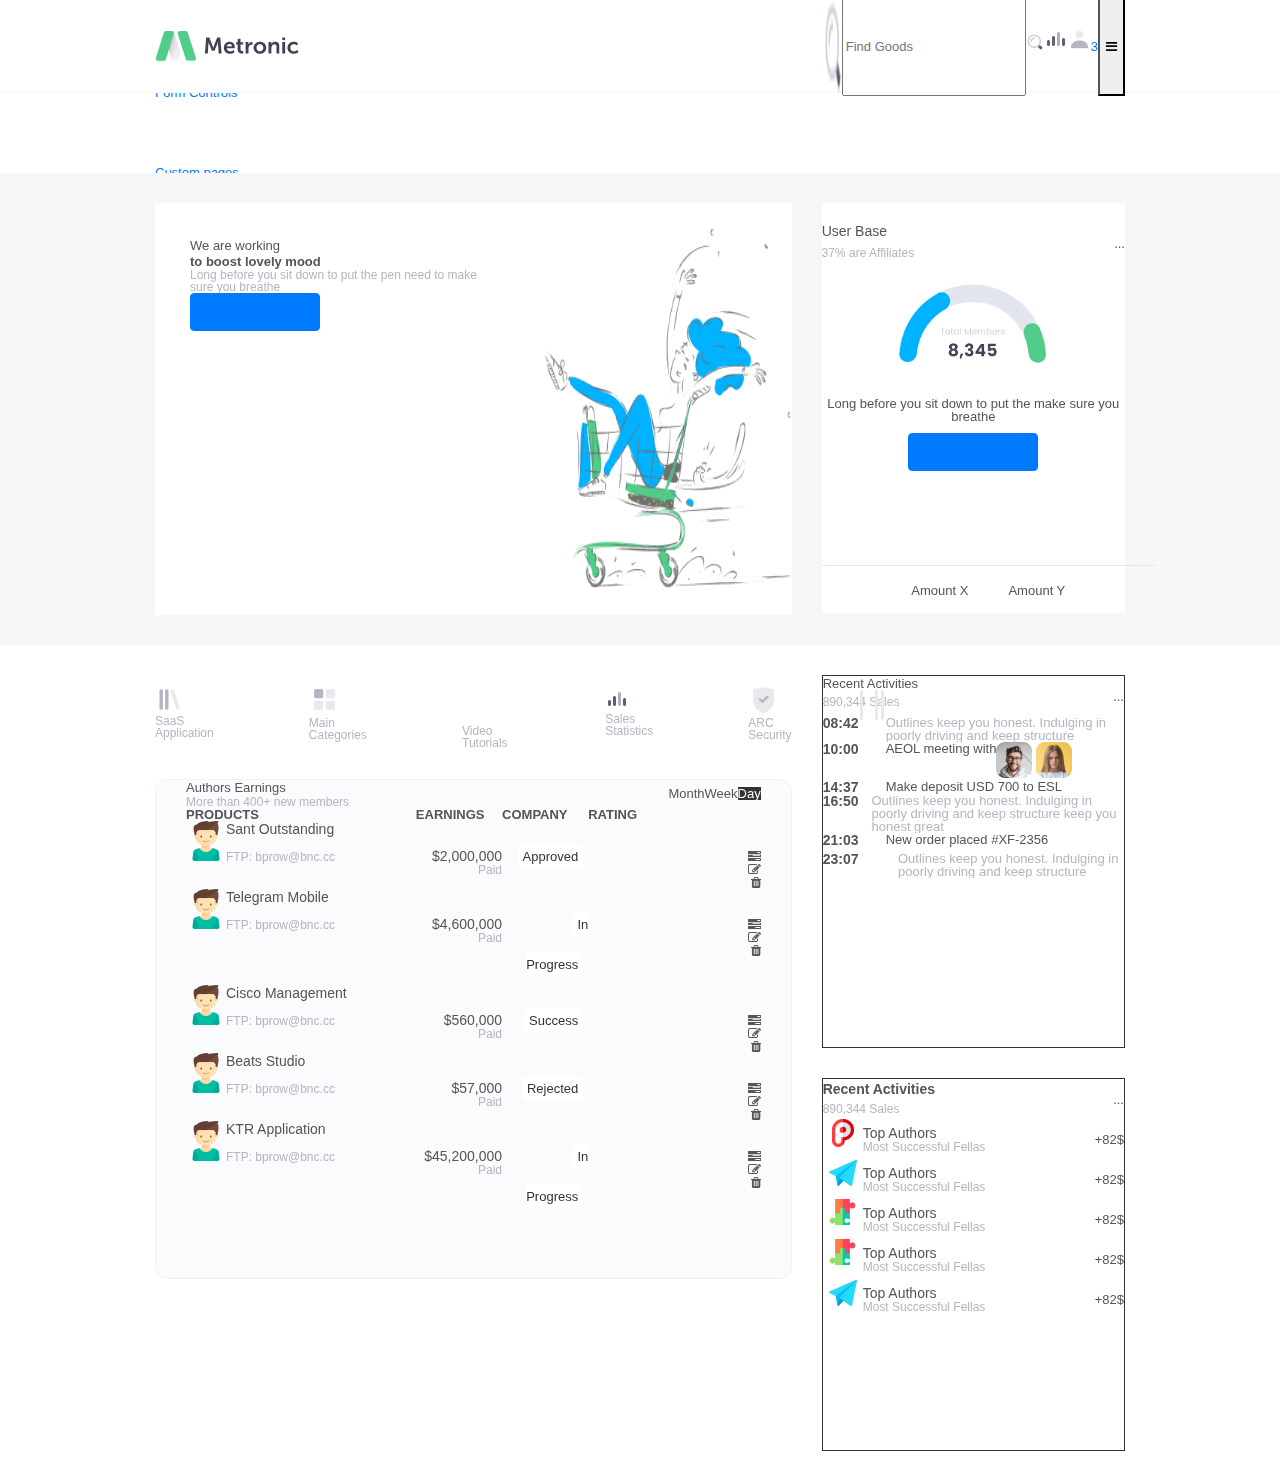
==== commit ad1fda9b: "update reponsive demo-11 30-08" ====
--- a/demo-11/index.html
+++ b/demo-11/index.html
@@ -22,29 +22,33 @@
 
 <body>
     <div id="wrap">
-        <header id="header" class="fixed">
-            <div class="container ">
-                <section id="header-1">
-
-                    <div class="logo">
-                        <img src="images/logo-dark-1.png" alt="">
+        <header id="header">
+            <section id="header-1" class="z-index-1000">
+                <div class="container ">
+                    <div class="flex-row-space-between-center">
+                        <img class="logo" src="images/logo-dark-1.png" alt="">
+                        <div class="menu-left">
+                            <div class="form-search flex-row-space-between-center">
+                                <div id="form-input-search" class="flex-row-space-between rel">
+                                    <!-- <i class="icon-search fa fa-search abs"></i> -->
+                                    <img class="icon-search abs" src="images/gen004.png" alt="">
+                                    <input type="text" class="input-search" placeholder="Find Goods">
+                                </div>
+                                <a class="icon buttun-search" href="#"><img src="images/gen004.png" alt=""></a>
+                                <a class="icon" href="#"><img src="images/arr011.png" alt=""></a>
+                                <a class="icon" href="#"><img src="images/User.png" alt=""></a>
+                                <a class="icon active" href=""><span>3</span></a>
+                                <button class="menu-toggle">
+                                    <i class="fa fa-bars"></i>
+                                </button>
+                            </div>
+                        </div>
                     </div>
-                    <div class="menu-left">
-
-                        <i class="fa fa-search"></i>
-                        <input type="text" class="input-search">
-                        <a href=""><i class="fa fa-bar-chart"></i></a>
-                        <a href=""><i class="fa fa-user"></i></a>
-                        <a class="ring" href="">3</a>
-
-                    </div>
-
-
-                </section>
-            </div>
-            <div class="container">
-                <section id="header-2" class="scroll-x">
-                    <ul id="menu-row">
+                </div>
+            </section>
+            <section id="header-2" class="scroll-x">
+                <div class="container">
+                    <ul class=" btn-list-default mg-auto-0">
                         <li class="active"><a href="#">Dashboard</a></li>
                         <li><a href="#">UI Features</a></li>
                         <li><a href="#">Form Controls</a></li>
@@ -52,59 +56,68 @@
                         <li><a href="#">Applications</a></li>
                         <li><a href="#">Documentaion</a></li>
                     </ul>
-
-
-                </section>
-            </div>
+                </div>
+            </section>
         </header>
-        <main id="main" style="margin-top: 100px">
+        <main id="main">
             <section id="section-1">
                 <div class="container">
                     <div class="row">
                         <div class="col-md-8 col-lg-8">
-                            <div class="create-store">
-                                <div class="text">
-                                    <div class="title">We are working
-                                    </div>
-                                    <div class="title bold">to boost lovely mood</div>
-                                    <div class="content">Long before you sit down to put the pen
-                                        need to make sure you breathe</div>
-                                    <div class="btn btn-primary color-white">
-                                        <a href="#">Create a Store</a>
-
-                                    </div>
-                                </div>
-
-                                <div class="img">
-                                    <img src="images/Basket.png" alt="">
+                            <div class="create-store bg-white ">
+                                <div class="row">
+                                    <div class="col-md-7 col-xs-7 col-lg-7 mg-auto-0">
+                                        <div class="create-body ">
+                                            <h1 class=" title-big">We are working <br>
+                                                <span class="bold">to boost lovely mood</span>
+                                            </h1>
+
+                                            <p class="content mg-tb-14px">Long before you sit down to put the pen
+                                                need to make sure you breathe</p>
+                                            <buttun class="btn btn-primary mgt-10px">
+                                                <a href="#">Create a Store</a>
+
+                                            </buttun>
+                                        </div>
+
+                                    </div>
+                                    <div class="col-md-5 col-xs-5 col-lg-5">
+
+                                        <img class="create-store-img  mg-tb-25px" src="images/Basket.png" alt="">
+
+                                    </div>
                                 </div>
 
                             </div>
                         </div>
                         <div class="col-md-4 col-lg-4">
-                            <div class="user-base">
-                                <div class="user-base-top">
-                                    <div class="text">
-                                        <div class="title bold">User Base</div>
+                            <div class="user-base bg-white rel pd-lr-30px">
+                                <div class="user-base-top flex-row-space-between-center">
+                                    <div class="text flex-column-space-between ">
+                                        <h2 class="title">User Base</h2>
 
                                         <div class="content">37% are Affiliates</div>
 
 
                                     </div>
-                                    <div class="dots">...</div>
+                                    <div class="dots3">...</div>
                                 </div>
                                 <div class="user-base-chart">
                                     <img src="images/Chart-bar.png" alt="">
                                 </div>
-                                <div class=" chart content">Long before you sit down to put the make sure you breathe
-                                </div>
-                                <div class="btn btn-primary color-white">
-                                    <a href="#">Create a Store</a>
-
-                                </div>
-                                <div class="item-bottom">
-                                    <div class="amount">Amount X</div>
-                                    <div class="amount">Amount Y</div>
+                                <p class="content-user-base center">Long before you sit down to put the make sure you
+                                    breathe
+                                </p>
+                                <div class="center">
+                                    <button class="btn btn-primary">
+                                        <a href="#">Create a Store</a>
+                                    </button>
+                                    
+
+                                </div>
+                                <div class="item-bottom mgl--30px">
+                                    <div class="amount-x">Amount X</div>
+                                    <div class="amount-y">Amount Y</div>
 
                                 </div>
 
@@ -125,225 +138,252 @@
                                 <div class="col-md-12">
                                     <div class="item-tops">
                                         <div class="item">
-                                            <div class="icon bg-none">
-                                                <i class="fa fa-arrows-alt"></i>
-                                            </div>
-                                            <div class="content">SaaS
-                                                Application</div>
+                                            <img src="images/Icon-5.png" alt="">
+                                            <p class="content">SaaS <br>Application</p>
                                         </div>
                                         <div class="item">
-                                            <div class="icon bg-none">
-                                                <i class="fa fa-arrows-alt"></i>
-                                            </div>
-                                            <div class="content">SaaS
-                                                Application</div>
+                                            <img src="images/Icon-1.png" alt="">
+                                            <p class="content">Main<br> Categories</p>
                                         </div>
                                         <div class="item active">
-                                            <div class="icon bg-none">
-                                                <i class="fa fa-arrows-alt"></i>
-                                            </div>
-                                            <div class="content">SaaS
-                                                Application</div>
+                                            <img src="images/Movie-lane-2.png" alt="">
+                                            <p class="content">Video<br>Tutorials</p>
                                         </div>
                                         <div class="item">
-                                            <div class="icon bg-none">
-                                                <i class="fa fa-arrows-alt"></i>
-                                            </div>
-                                            <div class="content">SaaS
-                                                Application</div>
+                                            <img src="images/arr011.png" alt="">
+                                            <p class="content">Sales<br>Statistics</p>
                                         </div>
                                         <div class="item">
-                                            <div class="icon bg-none">
-                                                <i class="fa fa-arrows-alt"></i>
-                                            </div>
-                                            <div class="content">SaaS
-                                                Application</div>
-                                        </div>
+                                            <img src="images/Icon-4.png" alt="">
+                                            <p class="content">ARC<br>Security</p>
+                                        </div>
+
                                     </div>
                                 </div>
                                 <div class="col-md-12">
-
-
                                     <div class="author">
-                                        <div class="header">
-                                            <div class="row">
-                                                <div class="col-md-6">
-                                                    <div class="title bold">Authors Earnings</div>
-                                                    <div class="content">More than 400+ new members</div>
-                                                </div>
-                                                <div class="col-md-6">
-                                                    <div class="time">
-                                                        <div class="month">Month</div>
-                                                        <div class="week">Week</div>
-                                                        <div class="day active">Day</div>
-                                                    </div>
-                                                </div>
-
-                                            </div>
-                                        </div>
-                                        <div class="items scroll-x">
-                                            <div class="body-item ">
-                                                <div class="info-item width-35">
-                                                    <div class="img-item">
-                                                        <img src="images/Avatar.png" alt="">
-                                                    </div>
-                                                    <div class="text">
-                                                        <div class="title bold">Brad Simmons</div>
-                                                        <div class="content">Successful Fellas</div>
-                                                    </div>
-                                                </div>
-                                                <div class="info-cash width-20">
-                                                    <div class="cash-author right">
-                                                        <div class="title bold">$2,000,000</div>
-                                                        <div class="content">Paid</div>
-                                                    </div>
-                                                </div>
-                                                <div class="right width-25">
-                                                    <span class="status violet">Approved</span>
-                                                </div>
-
-                                                <div class="action width-20">
-                                                    <div class="icon info-hover">
-                                                        <i class="fa fa-tasks"></i>
-                                                    </div>
-                                                    <div class="icon info-hover">
-                                                        <i class="fa fa-edit"></i>
-                                                    </div>
-                                                    <div class="icon info-hover">
-                                                        <i class="fa fa-trash"></i>
-                                                    </div>
-                                                </div>
-
-
-                                            </div>
-                                            <div class="body-item">
-                                                <div class="info-item width-35">
-                                                    <div class="img-item">
-                                                        <img src="images/Avatar.png" alt="">
-                                                    </div>
-                                                    <div class="text">
-                                                        <div class="title bold">Brad Simmons</div>
-                                                        <div class="content">Successful Fellas</div>
-                                                    </div>
-                                                </div>
-                                                <div class="info-cash width-20">
-                                                    <div class="cash-author right right">
-                                                        <div class="title bold">$2,000,000</div>
-                                                        <div class="content">Paid</div>
-                                                    </div>
-                                                </div>
-                                                <div class="right width-25">
-                                                    <span class="status warning">In Progress</span>
-                                                </div>
-                                                <div class="action width-20">
-                                                    <div class="icon info-hover">
-                                                        <i class="fa fa-tasks"></i>
-                                                    </div>
-                                                    <div class="icon info-hover">
-                                                        <i class="fa fa-edit"></i>
-                                                    </div>
-                                                    <div class="icon info-hover">
-                                                        <i class="fa fa-trash"></i>
-                                                    </div>
-
-                                                </div>
-                                            </div>
-                                            <div class="body-item">
-                                                <div class="info-item width-35">
-                                                    <div class="img-item">
-                                                        <img src="images/Avatar.png" alt="">
-                                                    </div>
-                                                    <div class="text">
-                                                        <div class="title bold">Brad Simmons</div>
-                                                        <div class="content">Successful Fellas</div>
-                                                    </div>
-                                                </div>
-                                                <div class="info-cash width-20">
-                                                    <div class="cash-author right right">
-                                                        <div class="title bold">$2,000,000</div>
-                                                        <div class="content">Paid</div>
-                                                    </div>
-                                                </div>
-                                                <div class="right width-25">
-                                                    <span class="status success">Success</span>
-                                                </div>
-                                                <div class="action width-20">
-                                                    <div class="icon info-hover">
-                                                        <i class="fa fa-tasks"></i>
-                                                    </div>
-                                                    <div class="icon info-hover">
-                                                        <i class="fa fa-edit"></i>
-                                                    </div>
-                                                    <div class="icon info-hover">
-                                                        <i class="fa fa-trash"></i>
-                                                    </div>
-                                                </div>
-
-                                            </div>
-                                            <div class="body-item">
-                                                <div class="info-item width-35">
-                                                    <div class="img-item">
-                                                        <img src="images/Avatar.png" alt="">
-                                                    </div>
-                                                    <div class="text">
-                                                        <div class="title bold">Brad Simmons</div>
-                                                        <div class="content">Successful Fellas</div>
-                                                    </div>
-                                                </div>
-                                                <div class="info-cash width-20">
-                                                    <div class="cash-author right right">
-                                                        <div class="title bold">$2,000,000</div>
-                                                        <div class="content">Paid</div>
-                                                    </div>
-                                                </div>
-                                                <div class="right width-25">
-                                                    <span class="status danger">Rejected</span>
-                                                </div>
-                                                <div class="action width-20">
-                                                    <div class="icon info-hover">
-                                                        <i class="fa fa-tasks"></i>
-                                                    </div>
-                                                    <div class="icon info-hover">
-                                                        <i class="fa fa-edit"></i>
-                                                    </div>
-                                                    <div class="icon info-hover">
-                                                        <i class="fa fa-trash"></i>
-                                                    </div>
-                                                </div>
-
-                                            </div>
-                                            <div class="body-item">
-                                                <div class="info-item width-35">
-                                                    <div class="img-item">
-                                                        <img src="images/Avatar.png" alt="">
-                                                    </div>
-                                                    <div class="text">
-                                                        <div class="title bold">Brad Simmons</div>
-                                                        <div class="content">Successful Fellas</div>
-                                                    </div>
-                                                </div>
-                                                <div class="info-cash width-20">
-                                                    <div class="cash-author right right">
-                                                        <div class="title bold">$2,000,000</div>
-                                                        <div class="content">Paid</div>
-                                                    </div>
-                                                </div>
-                                                <div class="right width-25">
-                                                    <span class="status warning">In Progress</span>
-                                                </div>
-                                                <div class="action width-20">
-                                                    <div class="icon info-hover">
-                                                        <i class="fa fa-tasks"></i>
-                                                    </div>
-                                                    <div class="icon info-hover">
-                                                        <i class="fa fa-edit"></i>
-                                                    </div>
-                                                    <div class="icon info-hover">
-                                                        <i class="fa fa-trash"></i>
-                                                    </div>
-                                                </div>
-                                            </div>
-                                        </div>
+                                        <div class="author-header flex-row-space-between-center pd-tb-25px">
+                                            <div class="group-text">
+                                                <h2 class="title-2">Authors Earnings</h2>
+                                                <p class="content">More than 400+ new members</p>
+                                            </div>
+                                            <div class="group-icon flex-row-space-between-center">
+                                                <div class="icon-text  month">Month</div>
+                                                <div class="icon-text  week">Week</div>
+                                                <div class="icon-text  day active">Day</div>
+                                            </div>
+                                        </div>
+                                        <div class="table-default scroll-x ">
+                                            <table class="">
+                                                <thead class="hidden">
+                                                    <tr>
+                                                        <th class="width-40 ">PRODUCTS</th>
+                                                        <th class="width-15 ">EARNINGS</th>
+                                                        <th class="width-15 ">COMPANY</th>
+                                                        <th class="width-30 ">RATING</th>
+                                                    </tr>
+                                                </thead>
+                                                <tbody>
+                                                    <tr>
+                                                        <td>
+                                                            <div class="flex-row mgl--10px">
+                                                                <div class="icon-img-default"><img class=""
+                                                                        src="images/boy.png" alt="">
+                                                                </div>
+                                                                <div class="flex-column-space-between mgl-15px">
+                                                                    <h6 class="title">Sant Outstanding</h6>
+                                                                    <p class="content"><span>FTP:</span> bprow@bnc.cc
+                                                                    </p>
+                                                                </div>
+                                                            </div>
+                                                        </td>
+                                                        <td>
+                                                            <div
+                                                                class="flex-column-space-between text-right height-50px">
+                                                                <h6 class="title">$2,000,000</h6>
+                                                                <p class="content">Paid</p>
+                                                            </div>
+                                                        </td>
+                                                        <td>
+                                                            <div class="right">
+                                                                <span class="status violet-bland">Approved</span>
+                                                            </div>
+                                                        </td>
+                                                        <td>
+                                                            <div class="action right">
+                                                                <div class="icon-small primary-hover">
+                                                                    <i class="fa fa-tasks"></i>
+                                                                </div>
+                                                                <div class="icon-small primary-hover">
+                                                                    <i class="fa fa-edit"></i>
+                                                                </div>
+                                                                <div class="icon-small primary-hover">
+                                                                    <i class="fa fa-trash"></i>
+                                                                </div>
+                                                            </div>
+                                                        </td>
+                                                    </tr>
+                                                    <tr>
+                                                        <td>
+                                                            <div class="flex-row mgl--10px">
+                                                                <div class="icon-img-default"><img class=""
+                                                                        src="images/boy.png" alt="">
+                                                                </div>
+                                                                <div class="flex-column-space-between mgl-15px">
+                                                                    <h6 class="title">Telegram Mobile</h6>
+                                                                    <p class="content"><span>FTP:</span> bprow@bnc.cc
+                                                                    </p>
+                                                                </div>
+                                                            </div>
+                                                        </td>
+                                                        <td>
+                                                            <div
+                                                                class="flex-column-space-between text-right height-50px">
+                                                                <h6 class="title">$4,600,000</h6>
+                                                                <p class="content">Paid</p>
+                                                            </div>
+                                                        </td>
+                                                        <td>
+                                                            <div class="right">
+                                                                <span class="status warning-bland">In Progress</span>
+                                                            </div>
+                                                        </td>
+                                                        <td>
+                                                            <div class="action right">
+                                                                <div class="icon-small primary-hover">
+                                                                    <i class="fa fa-tasks"></i>
+                                                                </div>
+                                                                <div class="icon-small primary-hover">
+                                                                    <i class="fa fa-edit"></i>
+                                                                </div>
+                                                                <div class="icon-small primary-hover">
+                                                                    <i class="fa fa-trash"></i>
+                                                                </div>
+                                                            </div>
+                                                        </td>
+                                                    </tr>
+                                                    <tr>
+                                                        <td>
+                                                            <div class="flex-row mgl--10px">
+                                                                <div class="icon-img-default"><img class=""
+                                                                        src="images/boy.png" alt="">
+                                                                </div>
+                                                                <div class="flex-column-space-between mgl-15px">
+                                                                    <h6 class="title">Cisco Management</h6>
+                                                                    <p class="content"><span>FTP:</span> bprow@bnc.cc
+                                                                    </p>
+                                                                </div>
+                                                            </div>
+                                                        </td>
+                                                        <td>
+                                                            <div
+                                                                class="flex-column-space-between text-right height-50px">
+                                                                <h6 class="title">$560,000</h6>
+                                                                <p class="content">Paid</p>
+                                                            </div>
+                                                        </td>
+                                                        <td>
+                                                            <div class="right">
+                                                                <span class="status success-bland">Success</span>
+                                                            </div>
+                                                        </td>
+                                                        <td>
+                                                            <div class="action right">
+                                                                <div class="icon-small primary-hover">
+                                                                    <i class="fa fa-tasks"></i>
+                                                                </div>
+                                                                <div class="icon-small primary-hover">
+                                                                    <i class="fa fa-edit"></i>
+                                                                </div>
+                                                                <div class="icon-small primary-hover">
+                                                                    <i class="fa fa-trash"></i>
+                                                                </div>
+                                                            </div>
+                                                        </td>
+                                                    </tr>
+                                                    <tr>
+                                                        <td>
+                                                            <div class="flex-row mgl--10px">
+                                                                <div class="icon-img-default"><img class=""
+                                                                        src="images/boy.png" alt="">
+                                                                </div>
+                                                                <div class="flex-column-space-between mgl-15px">
+                                                                    <h6 class="title">Beats Studio</h6>
+                                                                    <p class="content"><span>FTP:</span> bprow@bnc.cc
+                                                                    </p>
+                                                                </div>
+                                                            </div>
+                                                        </td>
+                                                        <td>
+                                                            <div
+                                                                class="flex-column-space-between text-right height-50px">
+                                                                <h6 class="title">$57,000</h6>
+                                                                <p class="content">Paid</p>
+                                                            </div>
+                                                        </td>
+                                                        <td>
+                                                            <div class="right">
+                                                                <span class="status danger-bland">Rejected</span>
+                                                            </div>
+                                                        </td>
+                                                        <td>
+                                                            <div class="action right">
+                                                                <div class="icon-small primary-hover">
+                                                                    <i class="fa fa-tasks"></i>
+                                                                </div>
+                                                                <div class="icon-small primary-hover">
+                                                                    <i class="fa fa-edit"></i>
+                                                                </div>
+                                                                <div class="icon-small primary-hover">
+                                                                    <i class="fa fa-trash"></i>
+                                                                </div>
+                                                            </div>
+                                                        </td>
+                                                    </tr>
+                                                    <tr>
+                                                        <td>
+                                                            <div class="flex-row mgl--10px">
+                                                                <div class="icon-img-default"><img class=""
+                                                                        src="images/boy.png" alt="">
+                                                                </div>
+                                                                <div class="flex-column-space-between mgl-15px">
+                                                                    <h6 class="title">KTR Application</h6>
+                                                                    <p class="content"><span>FTP:</span> bprow@bnc.cc
+                                                                    </p>
+                                                                </div>
+                                                            </div>
+                                                        </td>
+                                                        <td>
+                                                            <div
+                                                                class="flex-column-space-between text-right height-50px">
+                                                                <h6 class="title">$45,200,000</h6>
+                                                                <p class="content">Paid</p>
+                                                            </div>
+                                                        </td>
+                                                        <td>
+                                                            <div class="right ">
+                                                                <span class="status warning-bland">In Progress</span>
+                                                            </div>
+                                                        </td>
+                                                        <td>
+                                                            <div class="action right">
+                                                                <div class="icon-small primary-hover">
+                                                                    <i class="fa fa-tasks"></i>
+                                                                </div>
+                                                                <div class="icon-small primary-hover">
+                                                                    <i class="fa fa-edit"></i>
+                                                                </div>
+                                                                <div class="icon-small primary-hover">
+                                                                    <i class="fa fa-trash"></i>
+                                                                </div>
+                                                            </div>
+                                                        </td>
+                                                    </tr>
+
+                                                </tbody>
+                                            </table>
+                                        </div>
+
 
                                     </div>
 
@@ -353,184 +393,189 @@
                         <div class="col-md-4">
                             <div class="row">
                                 <div class="col-md-12">
-                                    <div class="recent default pd-10px">
-                                        <div class="flex-row-space-between-center pd-10px">
+                                    <div class="recent bg-default bd-1-default pd-lr-30px pd-tb-20px">
+                                        <div class="flex-row-space-between-center">
                                             <div class="text">
-                                                <div class="title bold">User Base</div>
-
-                                                <div class="content">37% are Affiliates</div>
-
-
-                                            </div>
-                                            <div class="dots">...</div>
-                                        </div>
-                                        <div class="flex-column pd-10px">
-                                            <div class="flex-row mg-tb-5px">
-                                                <div class="title bold  width-20 center ">08:42</div>
-                                                <div class="flex-colomn width-5">
-                                                    <div class="item-1 bd-2-violet"></div>
-                                                    <div class="item-2"></div>
-                                                </div>
-                                                <div class="title color-content break-line-3 width-75">Outlines keep you
-                                                    honest. Indulging in poorly driving and keep structure</div>
-                                            </div>
-                                            <div class="flex-row mg-tb-5px">
-                                                <div class="title bold width-20 center">10:00</div>
-                                                <div class="flex-colomn width-5">
-                                                    <div class="item-1 bd-2-success"></div>
-                                                    <div class="item-2"></div>
-                                                </div>
-                                                <div class="title bold break-line-3 width-75">AEOL meeting with</div>
-                                            </div>
-                                            <div class="flex-row mg-tb-5px">
-                                                <div class="title bold width-20 center">14:37</div>
-                                                <div class="flex-colomn width-5">
-                                                    <div class="item-1 bd-2-danger"></div>
-                                                    <div class="item-2"></div>
-                                                </div>
-                                                <div class="title bold break-line-3 width-75">Make deposit USD 700 to
-                                                    ESL</div>
-                                            </div>
-                                            <div class="flex-row mg-tb-5px">
-                                                <div class="title bold width-20 center">16:50</div>
-                                                <div class="flex-colomn width-5">
-                                                    <div class="item-1 bd-2-primary"></div>
-                                                    <div class="item-2"></div>
-                                                </div>
-                                                <div class=" title  color-content break-line-3 width-75">Outlines keep
+                                                <h3>Recent Activities</h3>
+                                                <p class="content">890,344 Sales</p>
+
+
+                                            </div>
+                                            <div class="dots3">...</div>
+                                        </div>
+                                        <div class="flex-column mgt-20px">
+                                            <div class="user-ease-item flex-row">
+                                                <div class="title bold  width-50px ">08:42</div>
+                                                <div class="flex-colomn dots-coloumn">
+                                                    <div class="item-1 bd-3-violet"></div>
+                                                </div>
+                                                <p class="user-base-info color-content break-line-3 width-75">Outlines
+                                                    keep you
+                                                    honest. Indulging in poorly driving and keep structure</p>
+                                            </div>
+                                            <div class="user-ease-item flex-row ">
+                                                <div class="title bold width-50px">10:00</div>
+                                                <div class="flex-colomn dots-coloumn">
+                                                    <div class="item-1 bd-3-success"></div>
+                                                </div>
+                                                <div class="user-base-info  flex rel">
+                                                    <p class="color-title">AEOL meeting with</p>
+
+                                                    <div class="img-avatar group-icon abs">
+                                                        <img src="images/300-2-4.png" alt="">
+                                                        <img src="images/300-2-3.png" alt="">
+                                                    </div>
+
+                                                </div>
+                                            </div>
+                                            <div class="user-ease-item flex-row">
+                                                <div class="title bold width-50px">14:37</div>
+                                                <div class="flex-colomn dots-coloumn">
+                                                    <div class="item-1 bd-3-danger"></div>
+                                                </div>
+                                                <p class="user-base-info color-title break-line-3 width-75">Make deposit
+                                                    <span class="color-success">USD 700 </span>to ESL
+                                                </p>
+                                            </div>
+                                            <div class="user-ease-item flex-row ">
+                                                <div class="title bold  width-50px">16:50</div>
+                                                <div class="flex-colomn dots-coloumn">
+                                                    <div class="item-1 bd-3-primary"></div>
+                                                </div>
+
+                                                <p class="user-base-info color-content break-line-3 ">Outlines keep
                                                     you honest. Indulging in poorly driving and keep structure keep you
-                                                    honest great</div>
-                                            </div>
-                                            <div class="flex-row mg-tb-5px">
-                                                <div class="title bold width-20 center">21:03</div>
-                                                <div class="flex-colomn width-5">
-                                                    <div class="item-1 bd-2-danger"></div>
-                                                    <div class="item-2"></div>
-                                                </div>
-                                                <div class="title  bold break-line-3 width-75">New order placed #XF-2356
-                                                </div>
-                                            </div>
-                                            <div class="flex-row mg-tb-5px">
-                                                <div class="title bold width-20 center">23:07</div>
-                                                <div class="flex-colomn width-5">
-                                                    <div class="item-1 bd-2-violet"></div>
-                                                </div>
-                                                <div class="title  color-content break-line-3 width-75">Outlines keep
-                                                    you honest. Indulging in poorly driving and keep structure</div>
-                                            </div>
-
-                                        </div>
-
-
-                                    </div>
-
-                                </div>
-<!-- Recent Activities -->
+                                                    honest great</p>
+                                            </div>
+                                            <div class="user-ease-item flex-row">
+                                                <div class="title bold width-50px">21:03</div>
+                                                <div class="flex-colomn dots-coloumn center">
+                                                    <div class="item-1 bd-3-danger"></div>
+                                                </div>
+                                                <p class="user-base-info color-title break-line-3 width-75">New order
+                                                    placed
+                                                    <span class="color-success">#XF-2356 </span>
+                                                </p>
+
+                                            </div>
+                                            <div class="user-ease-item flex-row-space-between mg-tb-5px top">
+                                                <div class="title bold width-50px">23:07</div>
+                                                <div class="flex-colomn dots-coloumn center">
+                                                    <div class="item-1 bd-3-violet"></div>
+                                                </div>
+                                                <p class=" user-base-info color-content break-line-3 width-75">Outlines
+                                                    keep
+                                                    you honest. Indulging in poorly driving and keep structure</p>
+                                            </div>
+
+                                        </div>
+
+
+                                    </div>
+
+                                </div>
+                                <!-- Recent Activities -->
                                 <div class="col-md-12">
-                                    <div class="recent default pd-10px">
-
-                                        <div class="flex-row-space-between-center pd-10px">
+                                    <div class="recent bg-default bd-1-default pd-lr-30px ">
+
+                                        <div class="flex-row-space-between-center pd-tb-25px">
                                             <div class="text">
                                                 <div class="title bold">Recent Activities
                                                 </div>
                                                 <div class="content">890,344 Sales</div>
                                             </div>
-                                            <div class="dots">...</div>
-                                        </div>
-
-                                        <div class="flex-column pd-10px">
-                                            <div class="flex-row mg-tb-5px">
-                                                <div class="icon-img-hover width-20">
-                                                    <img src="images/Vector.png" alt="">
-                                                </div>
-                                                    
-                                                <div class="width-60">
-                                                    <div class="title bold">
-                                                        Top Authors
-                                                    </div>
-                                                    <div class="content">
-                                                        Most Successful Fellas
-                                                    </div>
-                                                </div>
-                                                <div class="width-20 right bold">
-                                                    +82$
-                                                </div>
-                                            </div>
-                                            <div class="flex-row mg-tb-5px">
-                                                <div class="icon-img-hover width-20">
-                                                    <img src="images/Vector-2.png" alt="">
-                                                </div>
-                                                    
-                                                <div class="width-60">
-                                                    <div class="title bold">
-                                                        Top Authors
-                                                    </div>
-                                                    <div class="content">
-                                                        Most Successful Fellas
-                                                    </div>
-                                                </div>
-                                                <div class="width-20 right bold">
-                                                    +82$
-                                                </div>
-                                            </div>
-                                            <div class="flex-row mg-tb-5px">
-                                                <div class="icon-img-hover width-20">
-                                                    <img src="images/Vector-3.png" alt="">
-                                                </div>
-                                                    
-                                                <div class="width-60">
-                                                    <div class="title bold">
-                                                        Top Authors
-                                                    </div>
-                                                    <div class="content">
-                                                        Most Successful Fellas
-                                                    </div>
-                                                </div>
-                                                <div class="width-20 right bold">
-                                                    +82$
-                                                </div>
-                                            </div>
-                                            <div class="flex-row mg-tb-5px">
-                                                <div class="icon-img-hover width-20">
-                                                    <img src="images/Vector-4.png" alt="">
-                                                </div>
-                                                    
-                                                <div class="width-60">
-                                                    <div class="title bold">
-                                                        Top Authors
-                                                    </div>
-                                                    <div class="content">
-                                                        Most Successful Fellas
-                                                    </div>
-                                                </div>
-                                                <div class="width-20 right bold">
-                                                    +82$
-                                                </div>
-                                            </div>
-                                            <div class="flex-row mg-tb-5px">
-                                                <div class="icon-img-hover width-20">
-                                                    <img src="images/Vector-5.png" alt="">
-                                                </div>
-                                                    
-                                                <div class="width-60">
-                                                    <div class="title bold">
-                                                        Top Authors
-                                                    </div>
-                                                    <div class="content">
-                                                        Most Successful Fellas
-                                                    </div>
-                                                </div>
-                                                <div class="width-20 right bold">
-                                                    +82$
-                                                </div>
-                                            </div>
-                                            
-                                        </div>
-
-
-                                    </div>
-                                </div>
-<!-- End Recent Activities -->
+                                            <div class="dots3">...</div>
+                                        </div>
+
+                                        <div class="flex-column">
+                                            <div class="flex-row-space-between-center item-group">
+                                                <div class="flex-row-space-between-center">
+                                                    <div class="icon-img bg-white">
+                                                        <img src="images/184-plurk.png" alt="">
+                                                    </div>
+                                                    <div class="mgl-15px">
+                                                        <h6 class="title">Top Authors</h6>
+                                                        <p class="content">
+                                                            Most Successful Fellas
+                                                        </p>
+                                                    </div>
+                                                </div>
+                                                <div class="cash ">
+                                                    <span >+82$</span>
+                                                </div>
+                                            </div>
+                                            <div class="flex-row-space-between-center item-group">
+                                                <div class="flex-row-space-between-center">
+                                                    <div class="icon-img bg-white">
+                                                        <img src="images/186-telegram.png" alt="">
+                                                    </div>
+                                                    <div class="mgl-15px">
+                                                        <h6 class="title">Top Authors</h6>
+                                                        <p class="content">
+                                                            Most Successful Fellas
+                                                        </p>
+                                                    </div>
+                                                </div>
+                                                <div class="cash ">
+                                                    <span >+82$</span>
+                                                </div>
+                                            </div>
+                                            <div class="flex-row-space-between-center item-group">
+                                                <div class="flex-row-space-between-center">
+                                                    <div class="icon-img bg-white">
+                                                        <img src="images/194-puzzle.png" alt="">
+                                                    </div>
+                                                    <div class="mgl-15px">
+                                                        <h6 class="title">Top Authors</h6>
+                                                        <p class="content">
+                                                            Most Successful Fellas
+                                                        </p>
+                                                    </div>
+                                                </div>
+                                                <div class="cash ">
+                                                    <span>+82$</span>
+                                                </div>
+                                            </div>
+                                            <div class="flex-row-space-between-center item-group">
+                                                <div class="flex-row-space-between-center">
+                                                    <div class="icon-img bg-white">
+                                                        <img src="images/194-puzzle.png" alt="">
+                                                    </div>
+                                                    <div class="mgl-15px">
+                                                        <h6 class="title">Top Authors</h6>
+                                                        <p class="content">
+                                                            Most Successful Fellas
+                                                        </p>
+                                                    </div>
+                                                </div>
+                                                <div class="cash ">
+                                                    <span>+82$</span>
+                                                </div>
+                                            </div>
+                                            <div class="flex-row-space-between-center item-group">
+                                                <div class="flex-row-space-between-center">
+                                                    <div class="icon-img bg-white">
+                                                        <img src="images/186-telegram.png" alt="">
+                                                    </div>
+                                                    <div class="mgl-15px">
+                                                        <h6 class="title">Top Authors</h6>
+                                                        <p class="content">
+                                                            Most Successful Fellas
+                                                        </p>
+                                                    </div>
+                                                </div>
+                                                <div class="cash ">
+                                                    <span>+82$</span>
+                                                </div>
+                                            </div>
+
+
+                                        </div>
+
+
+                                    </div>
+                                </div>
+                                <!-- End Recent Activities -->
                             </div>
                         </div>
                     </div>
--- a/demo-11/style.css
+++ b/demo-11/style.css
@@ -13,65 +13,78 @@
     margin: 0 auto;
 }
 
+header#header{
+    display: flex;
+    flex-direction: column;
+}
+
 
 
 header, #header-1, #header-2{
     width: 100%;
-    background: #fff;
-}
-
-#header-1{
+    background: var(--white);
+}
+
+
+#header #header-2{
+    display: flex;
+    flex-direction: row;    
+    justify-content:flex-start;
+    align-items: center;
+    height: 80px;
+    line-height: 80px;
+    margin-top: 93px;
+}
+
+#header #header-1{
+    position: fixed;
     display: flex;
     flex-direction: row;    
     justify-content: space-between;    
     align-items: center;
-}
-#header-2{
-    display: flex;
-    flex-direction: row;
-}
-
-#header #header-1{
-    height: 50px;
-    line-height: 50px;
+    height: 93px;
+    line-height: 93px;
     border-bottom: 1px solid #F7F7F7;
 }
 
-#header #header-1 .logo{
+#header #header-1  img.logo{
     height: 30px;
-    margin: 10px 0;
-}
-
-#header-1 .menu-left{
+    width: 145px;
+}
+
+/* #header #header-1 .logo{
+    height: 40px;
+} */
+
+/* #header-1 .menu-left{
     height: 30px;
     line-height: 30px;
     display: flex;
     flex-direction: row;  
-}
-
-#header-1 .menu-left .fa.fa-search{
+} */
+
+/* #header-1 .menu-left .fa.fa-search{
     z-index: 1;
     color: #5E6278;
     margin-top: 8px;
     margin-right: -20px;
-}
-
-#header-1 .menu-left .input-search{
+} */
+
+/* #header-1 .menu-left .input-search{
 border-radius: 5px;
 border: 1px solid #E4E6EF;
 
-}
-#header-1 .menu-left a{
+} */
+
+/* #header-1 .menu-left a{
     width: 30px;
     height: 30px;
     font-size: 15px;
     text-align: center;
     margin-left: 10px;
     border-radius: 5px;
-
-    /* padding: 5px; */
     border: 1px solid #E4E6EF;
-}
+} */
 
 #menu-row{
     display: flex;
@@ -83,14 +96,15 @@
 }
 
 ul#menu-row  li{
-    height: 30px;
-    line-height: 30px;
+    height: 45px;
+    line-height: 45px;
     padding: 0 10px;
+    border-radius: 6px;
     /* border: 1px solid #000; */
-    margin: auto;
-}
-
-ul#menu-row  li.active{
+    /* margin: auto; */
+}
+
+ul#menu-row  li.active, ul#menu-row  li:hover{
 background: #F5F8FA;
 }
 
@@ -109,14 +123,7 @@
 }
 
 
-#header-1 .menu-left .input-search{
-    /* height: 30px; */
-
-}
-
-#header #header-2{
-    height: 50px;
-}
+
 
 
 
@@ -134,14 +141,15 @@
 
 
 
-#section-1 .create-store, #section-1 .user-base{
-    height: 300px;
+ #section-1 .user-base, #section-1 .create-store{
+    min-height: 410px;
     background: #fff;
-    padding: 20px;
+    /* padding: 20px; */
+    box-shadow: 0px 0px 16px rgba(24, 28, 50, 0.01);
 }
 
 #section-1 .user-base{
-    text-align: center;
+    /* text-align: center; */
 }
 
 #section-1 .user-base .user-base-chart, 
@@ -156,11 +164,19 @@
     flex-direction: row;
 }
 
-#section-1 .create-store .text div{
+.user-base .item-bottom{
+    height: 50px;
+    position: absolute;
+    bottom: 0;
+    gap:40px
+
+}
+
+/* #section-1 .create-store .text div{
     margin: 10px 0;
     /* display: flex; */
     /* flex-direction: column; */
-}
+} */
 
 .button.btn.btn-primary a{
     color: #fff;
@@ -183,13 +199,20 @@
     text-align: center;
 }
 
-#section-1 .create-store .text{
-    width: 60%;
-    margin-bottom: 30px;
-}
-
-#section-1 .create-store .img{
-    width: 40%;
+#section-1 .create-store .create-body{
+padding: 35px;    
+ /* padding-right: 40px;
+    padding-left: 35px;  */
+    /* width: 60%;
+    margin-bottom: 30px; */
+}
+
+#section-1 .create-store-img{
+    width: 100%;
+    height: 360px;
+    right: 0;
+    top:10px;
+    bottom: 10px;
 }
 
 .title{
@@ -205,21 +228,21 @@
     color: #B5B5C3;
 }
 
-.action{
+/* .action{
     display: flex;
     flex-direction: row;
-}
+} */
 
 
 /* icon css */
 
-.icon{
+/* .icon{
     font-size:15px;
     padding: 7.5px;
     margin: auto;
     background: #ffffff;
     cursor: pointer;
-}
+} */
 
 .icon:hover, icon.active{
  color: #fff;
@@ -244,13 +267,11 @@
     height: 100%;
 }
 
-
+.recent{
+    min-height: 373px;
+}
 .user-base-top{
-    margin-bottom: 20px;
-    display: flex;
-    flex-direction: row;    
-    justify-content: space-between;    
-    align-items: center;
+    padding: 20px 0px;
 }
 .user-base-chart{
     width: 100%;
@@ -261,16 +282,21 @@
 
 }
 
+p.content-user-base{
+    padding: 10px 0;
+}
+
 .user-base-top .btn .btn-primary{
     text-align: center;
 }
 
 .item-bottom{
+    width: 100%;
     display: flex;
     flex-direction: row;
     justify-content: center;
-    /* align-items: center; */
-    margin:0 -20px;
+    align-items: center;
+    /* margin:0 -20px; */
     border-top: 1px solid #E4E6EF;
 }
 
@@ -297,50 +323,12 @@
         flex-direction: row;    
         justify-content: space-between;    
         align-items: center;
-        /* margin-top: 30px; */
+        gap: 15px;
+        
 
     }
 
-  .item-tops .item{
-        width: 17%;
-        height: 150px;
-        /* line-height: 75px; */
-        text-align: center;
-        background: #fff;
-        border-radius: 10px;
-        border: 1px solid #EFF2F5;
-        padding: 50px 5px;
-        
-
-
-    }
-
-    .item-tops .item.active,
-    .item-tops .item:hover{
-        color: #fff;
-        background: #50CD89;
-
-    }
-    .item-tops .item .icon{
-margin-bottom: 10px;
-    }
-
-    .item-tops .item.active .content,
-    .item-tops .item:hover .content{
-        color: #fff;
-            }
-
-
-
-
-/* author             */
-
-
-
-.info-item{
-    width: 50%;
-}
-
+  
 .info-cash{
     width: 30%;
     line-height: 20px;
@@ -394,11 +382,11 @@
 
 }
 
-.month, .day, .week{
+/* .month, .day, .week{
     color: #333;
     border-radius: 5px;
     padding: 10px;
-}
+} */
 
 .month.active, .day.active, .week.active,
 .month:hover, .day:hover, .week:hover{
@@ -432,13 +420,16 @@
 
 
 .author{
-    background: #EFF2F5;
     width: 100%;
-    /* margin-top: 30px; */
-    border-radius: 10px;
-    padding: 30px;
-
-}
+    min-height: 500px;;
+    background: rgba(245, 248, 250, 0.5);;
+    border-radius: 12px;
+    padding: 0 30px;
+    border: 1px solid #EFF2F5;
+
+
+}
+
 .info-item{
     width: 50%;
 }
@@ -502,11 +493,13 @@
 
 
 .item-1{
-    height: 10px;
-    width: 10px;
+    height: 13px;
+    width: 13px;
     border-radius: 50%;
-    border: 2px solid #333;
+    /* border-: 3px solid #333; */
     background: #fff;
+    z-index: 1;
+
 }
 
 /* .item-1::before{
@@ -523,14 +516,19 @@
     background: #fff;
 } */
 
-.item-2{
+.item-1::after{
+    content: "";
+    display: block;
+    z-index: 0;
     width: 3px;
-    /* min-height: 30px; */
-    height: 35px;
-    margin-left: 3px;
-    border-radius: 3px;
+    min-height: 30px;
+    top:15px;
+    /* height: 35px; */
+    margin-left: 2px;
+    border-radius: 5px;
     background: #E5EAEE;
     text-align: center;
+    position: absolute;
 }
 
 
